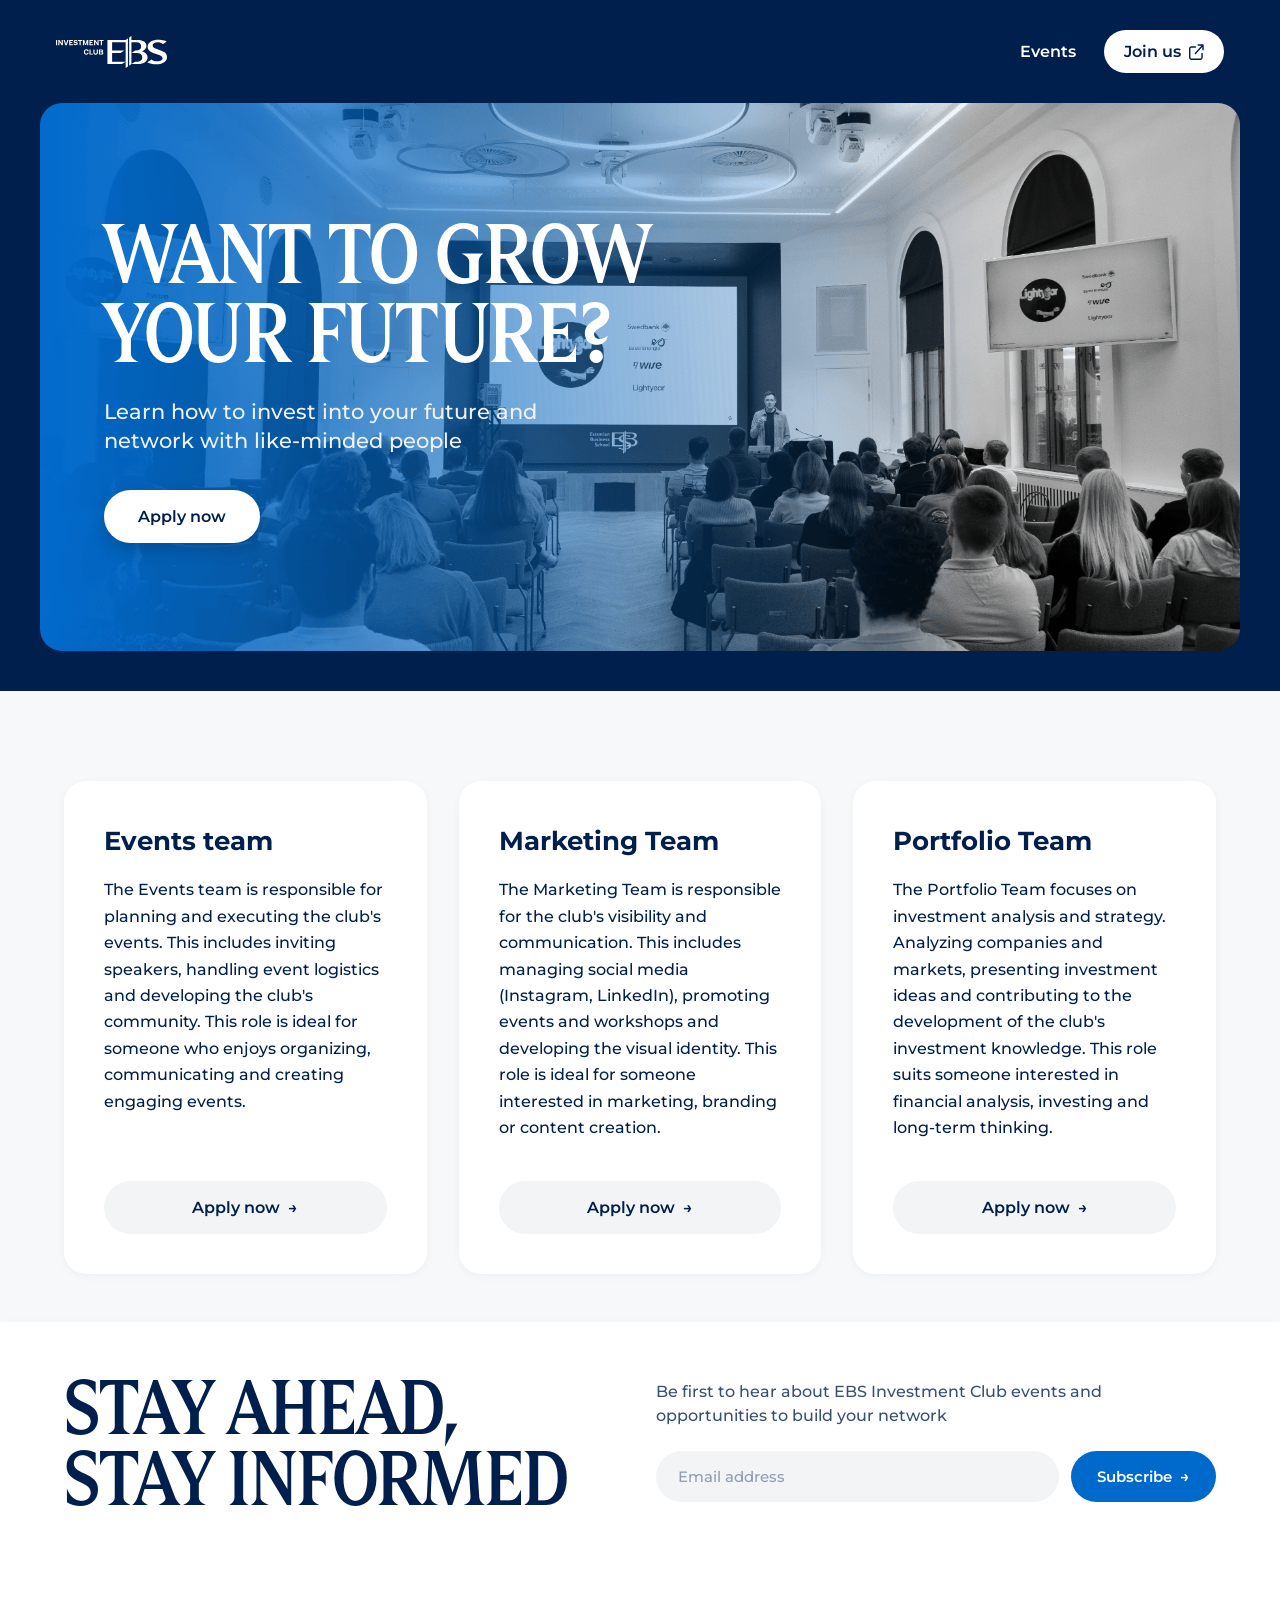
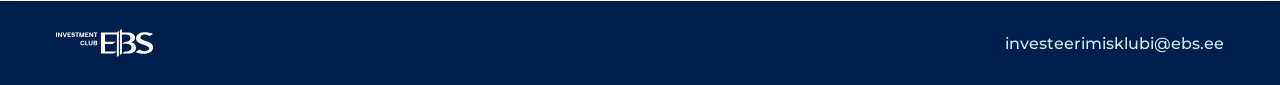
==== index.html @ 7ce20d33 "." ====
<!DOCTYPE html>
<html lang="en">
<head>
<meta charset="UTF-8">
<meta name="viewport" content="width=device-width, initial-scale=1.0">
<!-- Google tag (gtag.js) -->
<script async src="https://www.googletagmanager.com/gtag/js?id=G-1NCRSWQ4VV"></script>
<script>
  window.dataLayer = window.dataLayer || [];
  function gtag(){dataLayer.push(arguments);}
  gtag('js', new Date());

  gtag('config', 'G-1NCRSWQ4VV');
</script>
<title>EBS Investment Club</title>
<meta name="theme-color" content="#0b1f4b">
<link rel="icon" href="favicon.ico" sizes="any">
<link rel="icon" href="assets/favicon.png" type="image/png" sizes="32x32">
<link rel="apple-touch-icon" href="assets/apple-touch-icon.png">
<link rel="stylesheet" href="styles.css?v=20">
</head>
<body>
<div class="page">

  <header class="topbar">
    <a class="logo-link" href="./">
      <img class="logo-img" src="assets/ebsic-logo.svg" width="1489" height="431" alt="EBS Investment Club">
    </a>
    <button class="nav-toggle" type="button" aria-expanded="false" aria-controls="site-nav" aria-label="Menu">
      <img class="nav-burger" src="assets/icons/menu-icon.svg" width="18" height="16" alt="">
      <span class="nav-close" aria-hidden="true"></span>
    </button>
    <nav class="site-nav" id="site-nav">
      <a class="nav-events" href="jobhakdi/">Events</a>
      <a href="https://forms.cloud.microsoft/e/5nPxMLS6NB" class="btn-join js-apply" target="_blank" rel="noreferrer">
        Join us <img class="join-icon" src="assets/icons/join-us-icon.svg" width="16" height="17" alt="">
      </a>
    </nav>
  </header>

  <div class="hero-wrap">
    <section class="hero">
      <picture class="hero-picture">
        <source media="(max-width: 767px)" srcset="assets/images/hero-mobile.png" width="1009" height="841">
        <img class="hero-photo" src="assets/images/hero-image.png" alt="EBS Investment Club presentation event" width="1840" height="841" fetchpriority="high" decoding="async">
      </picture>
      <div class="hero-content">
        <h1>Want to grow<br>your future?</h1>
        <p>Learn how to invest into your future and network with like-minded people</p>
        <a href="https://forms.cloud.microsoft/e/5nPxMLS6NB" class="btn-apply js-apply" target="_blank" rel="noreferrer">Apply now</a>
      </div>
    </section>
  </div>

  <section class="teams">
    <div class="card">
      <h2>Events team</h2>
      <p>The Events team is responsible for planning and executing the club's events. This includes inviting speakers, handling event logistics and developing the club's community. This role is ideal for someone who enjoys organizing, communicating and creating engaging events.</p>
      <a href="https://forms.cloud.microsoft/e/5nPxMLS6NB" class="btn-team js-apply" target="_blank" rel="noreferrer">Apply now <span class="arrow">&#8594;</span></a>
    </div>
    <div class="card">
      <h2>Marketing Team</h2>
      <p>The Marketing Team is responsible for the club's visibility and communication. This includes managing social media (Instagram, LinkedIn), promoting events and workshops and developing the visual identity. This role is ideal for someone interested in marketing, branding or content creation.</p>
      <a href="https://forms.cloud.microsoft/e/5nPxMLS6NB" class="btn-team js-apply" target="_blank" rel="noreferrer">Apply now <span class="arrow">&#8594;</span></a>
    </div>
    <div class="card">
      <h2>Portfolio Team</h2>
      <p>The Portfolio Team focuses on investment analysis and strategy. Analyzing companies and markets, presenting investment ideas and contributing to the development of the club's investment knowledge. This role suits someone interested in financial analysis, investing and long-term thinking.</p>
      <a href="https://forms.cloud.microsoft/e/5nPxMLS6NB" class="btn-team js-apply" target="_blank" rel="noreferrer">Apply now <span class="arrow">&#8594;</span></a>
    </div>
  </section>

  <section class="signup" aria-labelledby="signup-title">
    <h2 class="signup-title" id="signup-title">Stay ahead,<br>stay informed</h2>
    <form class="newsletter" id="newsletter-form">
      <label class="newsletter-copy" for="newsletter-email">Be first to hear about EBS Investment Club events and opportunities to build your network</label>
      <div class="newsletter-row">
        <input type="text" name="website" class="newsletter-honeypot" tabindex="-1" autocomplete="off" aria-hidden="true">
        <input
          id="newsletter-email"
          class="newsletter-input"
          type="email"
          name="email"
          required
          autocomplete="email"
          placeholder="Email address"
          inputmode="email"
        >
        <button class="newsletter-join" type="submit">Subscribe <span class="arrow">&#8594;</span></button>
      </div>
      <p class="newsletter-status" id="newsletter-status" role="status" hidden></p>
    </form>
  </section>

  <footer class="footer">
    <img class="logo-img" src="assets/ebsic-logo.svg" width="1489" height="431" alt="EBS Investment Club">
    <a class="footer-email" href="mailto:investeerimisklubi@ebs.ee">investeerimisklubi@ebs.ee</a>
  </footer>

</div>
<script src="config.js"></script>
<script src="app.js"></script>
</body>
</html>
---- styles.css ----
@font-face{
    font-family: "Zin Display Cond";
    src: url("assets/fonts/ZinDisplayCond-Medium.otf") format("opentype");
    font-weight: 500;
    font-style: normal;
    font-display: swap;
  }
  @font-face{
    font-family: "Montserrat";
    src: url("assets/fonts/Montserrat-Medium.ttf") format("truetype");
    font-weight: 500;
    font-style: normal;
    font-display: swap;
  }
  @font-face{
    font-family: "Montserrat";
    src: url("assets/fonts/Montserrat-SemiBold.ttf") format("truetype");
    font-weight: 600;
    font-style: normal;
    font-display: swap;
  }
  @font-face{
    font-family: "Montserrat";
    src: url("assets/fonts/Montserrat-Bold.ttf") format("truetype");
    font-weight: 700;
    font-style: normal;
    font-display: swap;
  }

  :root{
    --navy: #001F4C;
    --paper: #F6F8F9;
    --card: #ffffff;
    --pill: #F2F4F6;
    --pill-hover: #d9dce6;
    --pill-text: #001F4C;
    --body-text: #001F4C;
    --accent: #006ACC;
    --accent-hover: #0058b0;
    --footer-email: #D9F9F7;
  }

  *{ box-sizing: border-box; }

  html, body{
    margin:0;
    padding:0;
    background: var(--navy);
    font-family: "Montserrat", "Segoe UI", Arial, sans-serif;
    color: var(--navy);
  }

  .page{
    max-width: 1920px;
    margin: 0 auto;
    background: var(--navy);
  }

  /* ---------- Top bar ---------- */
  .topbar{
    display:flex;
    align-items:center;
    justify-content:space-between;
    gap: 24px;
    padding: 30px 56px;
    position: relative;
  }

  .logo-link{ display:block; }

  .logo-img{
    height: 32px;
    width: auto;
    display:block;
  }

  .nav-toggle{
    display:none;
    margin-left:auto;
    width: 44px;
    height: 44px;
    padding: 8px;
    border: none;
    background: transparent;
    cursor: pointer;
  }

  .nav-toggle img{ display:block; }

  .nav-close{ display:none; }

  body.nav-lock{ overflow: hidden; }

  .site-nav{
    display:flex;
    align-items:center;
    gap: 28px;
  }

  .nav-events{
    color: #fff;
    text-decoration: none;
    font-family: "Montserrat", sans-serif;
    font-size: 16px;
    font-weight: 600;
  }

  .nav-events:hover{ opacity: 0.85; }

  .btn-join{
    display:inline-flex;
    align-items:center;
    gap: 8px;
    background:#fff;
    color: var(--navy);
    font-family: "Montserrat", sans-serif;
    font-size: 16px;
    font-weight: 600;
    padding: 12px 20px;
    border-radius: 999px;
    text-decoration:none;
  }

  .btn-join:hover{ opacity: 0.92; }

  .join-icon{
    width: 15px;
    height: 16px;
    display:block;
  }

  /* ---------- Hero ---------- */
  .hero-wrap{
    padding: 0 40px 40px;
    display: flow-root;
  }

  .hero{
    position:relative;
    border-radius: 22px;
    overflow:hidden;
    width: 100%;
  }

  .hero-picture{
    display:block;
    width:100%;
  }

  .hero-photo{
    display:block;
    width:100%;
    height:auto;
  }

  .hero-content{
    position:absolute;
    inset:0;
    z-index:2;
    display:flex;
    flex-direction:column;
    justify-content:center;
    align-items:flex-start;
    padding: 60px 40px 60px 64px;
    max-width: 780px;
  }

  .hero h1{
    font-family: "Zin Display Cond", Georgia, serif;
    font-weight: 500;
    font-size: 78px;
    line-height: 1.02;
    color: #fff;
    margin: 0 0 26px 0;
    letter-spacing: 0.2px;
    text-transform: uppercase;
  }

  .hero p{
    font-family: "Montserrat", sans-serif;
    font-weight: 500;
    font-size: 21px;
    line-height: 1.4;
    color: #eef2fb;
    margin: 0 0 34px 0;
    max-width: 480px;
  }

  .btn-apply{
    display:inline-block;
    background:#fff;
    color: var(--navy);
    font-family: "Montserrat", sans-serif;
    font-size: 16px;
    font-weight: 600;
    padding: 17px 34px;
    border-radius: 999px;
    text-decoration:none;
    border:none;
    cursor:pointer;
    transition: transform .18s ease, box-shadow .18s ease;
    box-shadow: 0 6px 18px rgba(0,0,0,.18);
  }
  .btn-apply:hover{
    transform: translateY(-2px);
    box-shadow: 0 10px 26px rgba(0,0,0,.24);
  }
  .btn-apply:focus-visible{
    outline: 3px solid #fff;
    outline-offset: 3px;
  }

  /* ---------- Teams section ---------- */
  .teams{
    background: var(--paper);
    padding: 90px 64px 48px 64px;
    display:grid;
    grid-template-columns: repeat(3, 1fr);
    gap: 32px;
  }

  .card{
    background: var(--card);
    border-radius: 22px;
    padding: 44px 40px 40px 40px;
    display:flex;
    flex-direction:column;
    box-shadow: 0 2px 10px rgba(16,38,90,.04);
  }

  .card h2{
    font-family: "Montserrat", sans-serif;
    font-weight: 700;
    font-size: 26px;
    color: var(--navy);
    margin: 0 0 20px 0;
  }

  .card p{
    font-family: "Montserrat", sans-serif;
    font-weight: 500;
    font-size: 16px;
    line-height: 1.65;
    color: var(--body-text);
    margin: 0 0 40px 0;
    flex-grow: 1;
  }

  .btn-team{
    display:inline-flex;
    align-items:center;
    justify-content:center;
    gap: 8px;
    background: var(--pill);
    color: var(--pill-text);
    font-family: "Montserrat", sans-serif;
    font-size: 16px;
    font-weight: 600;
    padding: 17px 20px;
    border-radius: 999px;
    text-decoration:none;
    border:none;
    cursor:pointer;
    transition: background .18s ease, transform .18s ease;
    width: 100%;
  }
  .btn-team:hover{
    background: var(--pill-hover);
    transform: translateY(-1px);
  }
  .btn-team:focus-visible{
    outline: 3px solid var(--navy);
    outline-offset: 3px;
  }
  .btn-team .arrow{ font-size: 16px; }

  /* ---------- Newsletter ---------- */
  .signup{
    background: var(--card);
    border-radius: 0;
    box-shadow: 0 2px 10px rgba(16,38,90,.04);
    padding: 48px 64px 90px;
    display:grid;
    grid-template-columns: minmax(0, 1fr) minmax(280px, 560px);
    gap: 48px 72px;
    align-items: center;
    position: relative;
    z-index: 1;
  }

  .signup-title{
    font-family: "Zin Display Cond", Georgia, serif;
    font-weight: 500;
    font-size: 72px;
    line-height: 0.98;
    color: var(--navy);
    margin: 0;
    letter-spacing: 0.2px;
    text-transform: uppercase;
  }

  .newsletter{
    position: relative;
    width: 100%;
  }

  .newsletter-copy{
    display:block;
    margin: 0 0 22px;
    color: rgba(0, 31, 76, 0.78);
    font-family: "Montserrat", sans-serif;
    font-size: 16px;
    font-weight: 500;
    line-height: 1.55;
    max-width: 28rem;
  }

  .newsletter-row{
    display:flex;
    align-items:stretch;
    gap: 12px;
  }

  .newsletter-honeypot{
    position:absolute;
    left: -9999px;
    width: 1px;
    height: 1px;
    overflow: hidden;
  }

  .newsletter-input{
    flex: 1 1 auto;
    min-width: 0;
    padding: 16px 22px;
    border: none;
    border-radius: 999px;
    background: var(--pill);
    color: var(--navy);
    font-family: "Montserrat", sans-serif;
    font-size: 15px;
    font-weight: 500;
  }

  .newsletter-input::placeholder{
    color: rgba(0, 31, 76, 0.4);
  }

  .newsletter-input:focus{
    outline: 3px solid var(--navy);
    outline-offset: 2px;
  }

  .newsletter-join{
    flex: 0 0 auto;
    display:inline-flex;
    align-items:center;
    justify-content:center;
    gap: 8px;
    padding: 16px 26px;
    border: none;
    border-radius: 999px;
    background: var(--accent);
    color: #fff;
    font-family: "Montserrat", sans-serif;
    font-size: 15px;
    font-weight: 600;
    cursor: pointer;
    transition: background .18s ease, transform .18s ease;
  }

  .newsletter-join:hover{
    background: var(--accent-hover);
    transform: translateY(-1px);
  }

  .newsletter-join:focus-visible{
    outline: 3px solid var(--navy);
    outline-offset: 3px;
  }

  .newsletter-join .arrow{ font-size: 16px; }

  .newsletter-status{
    margin: 12px 0 0;
    color: var(--navy);
    font-family: "Montserrat", sans-serif;
    font-size: 13px;
    font-weight: 500;
    line-height: 1.4;
  }

  .newsletter-status[data-kind="error"]{
    color: #b42318;
  }

  /* ---------- Footer ---------- */
  .footer{
    background: var(--navy);
    padding: 28px 56px;
    display:flex;
    align-items:center;
    justify-content:space-between;
    gap: 24px;
  }
  .footer .logo-img{ height: 28px; }

  .footer-email{
    color: var(--footer-email);
    font-family: "Montserrat", sans-serif;
    font-size: 16px;
    font-weight: 500;
    opacity: .95;
    text-decoration: none;
    white-space: nowrap;
  }

  .footer-email:hover{
    opacity: 1;
  }

  /* ---------- Responsive ---------- */
  @media (max-width: 1100px){
    .hero h1{ font-size: 56px; }
    .teams{ grid-template-columns: 1fr; padding: 60px 32px 32px; }
    .hero-wrap{ padding: 0 20px 28px; }
    .topbar{ padding: 22px 28px; }
    .signup{ grid-template-columns: 1fr; padding: 24px 32px 60px; gap: 28px; }
    .signup-title{ font-size: 48px; }
    .newsletter{ max-width: none; }
    .footer{ padding: 24px 28px; }
    .footer-email{ white-space: normal; }
    .hero-content{ padding: 40px 28px; max-width: none; }
  }

  @media (max-width: 767px){
    .topbar{ padding: 18px 20px; }
    .logo-img{ height: 24px; }
    .topbar{ z-index: 30; }
    .logo-link, .nav-toggle{ position: relative; z-index: 31; }
    .nav-toggle{ display:block; }
    .topbar{ background: var(--navy); }
    .site-nav{
      display:none;
      position:fixed;
      top: 68px;
      right: 0;
      bottom: 0;
      left: 0;
      padding: 20px 16px 24px;
      background: var(--paper);
      flex-direction:column;
      align-items:stretch;
      gap: 12px;
      z-index: 20;
    }
    .topbar.nav-open .site-nav{ display:flex; }
    .topbar.nav-open .nav-burger{ display:none; }
    .topbar.nav-open .nav-close{
      display:block;
      position:relative;
      width: 18px;
      height: 18px;
    }
    .nav-close::before,
    .nav-close::after{
      content:"";
      position:absolute;
      left:0;
      right:0;
      top: 8px;
      height: 1.5px;
      background: #fff;
    }
    .nav-close::before{ transform: rotate(45deg); }
    .nav-close::after{ transform: rotate(-45deg); }
    .site-nav .nav-events,
    .site-nav .btn-join{
      display:flex;
      justify-content:space-between;
      align-items:center;
      width: 100%;
      background: #fff;
      color: var(--navy);
      padding: 22px 20px;
      border-radius: 16px;
      box-shadow: 0 2px 10px rgba(16,38,90,.06);
      font-size: 18px;
      font-weight: 700;
    }
    .site-nav .join-icon{ display:none; }
    .site-nav .nav-events::after,
    .site-nav .btn-join::after{
      content: "›";
      font-size: 26px;
      font-weight: 400;
      line-height: 1;
      color: var(--navy);
    }
    .hero-wrap{ padding: 0 16px 24px; }
    .hero{ border-radius: 16px; }
    .hero-content{
      justify-content: center;
      align-items: flex-start;
      padding: 32px 22px;
      max-width: none;
      text-align: left;
    }
    .hero h1{ font-size: 34px; line-height: 1.05; margin-bottom: 14px; }
    .hero p{ font-size: 16px; margin-bottom: 26px; max-width: 20rem; }
    .btn-apply{ padding: 14px 26px; font-size: 15px; }
    .teams{ padding: 40px 16px 24px; gap: 16px; }
    .card{ padding: 32px 26px; }
    .card h2{ font-size: 24px; }
    .signup{ padding: 16px 20px 48px; gap: 22px; }
    .signup-title{ font-size: 34px; }
    .newsletter-row{ flex-direction: column; }
    .newsletter-join{ width: 100%; }
    .footer{ padding: 22px 20px; flex-direction: column; align-items: flex-start; gap: 16px; }
    .footer .logo-img{ height: 22px; }
    .footer-email{ font-size: 14px; word-break: break-word; }
  }

  @media (prefers-reduced-motion: reduce){
    .btn-apply, .btn-team, .newsletter-join{ transition:none; }
    .newsletter-join:hover{ transform: none; }
  }
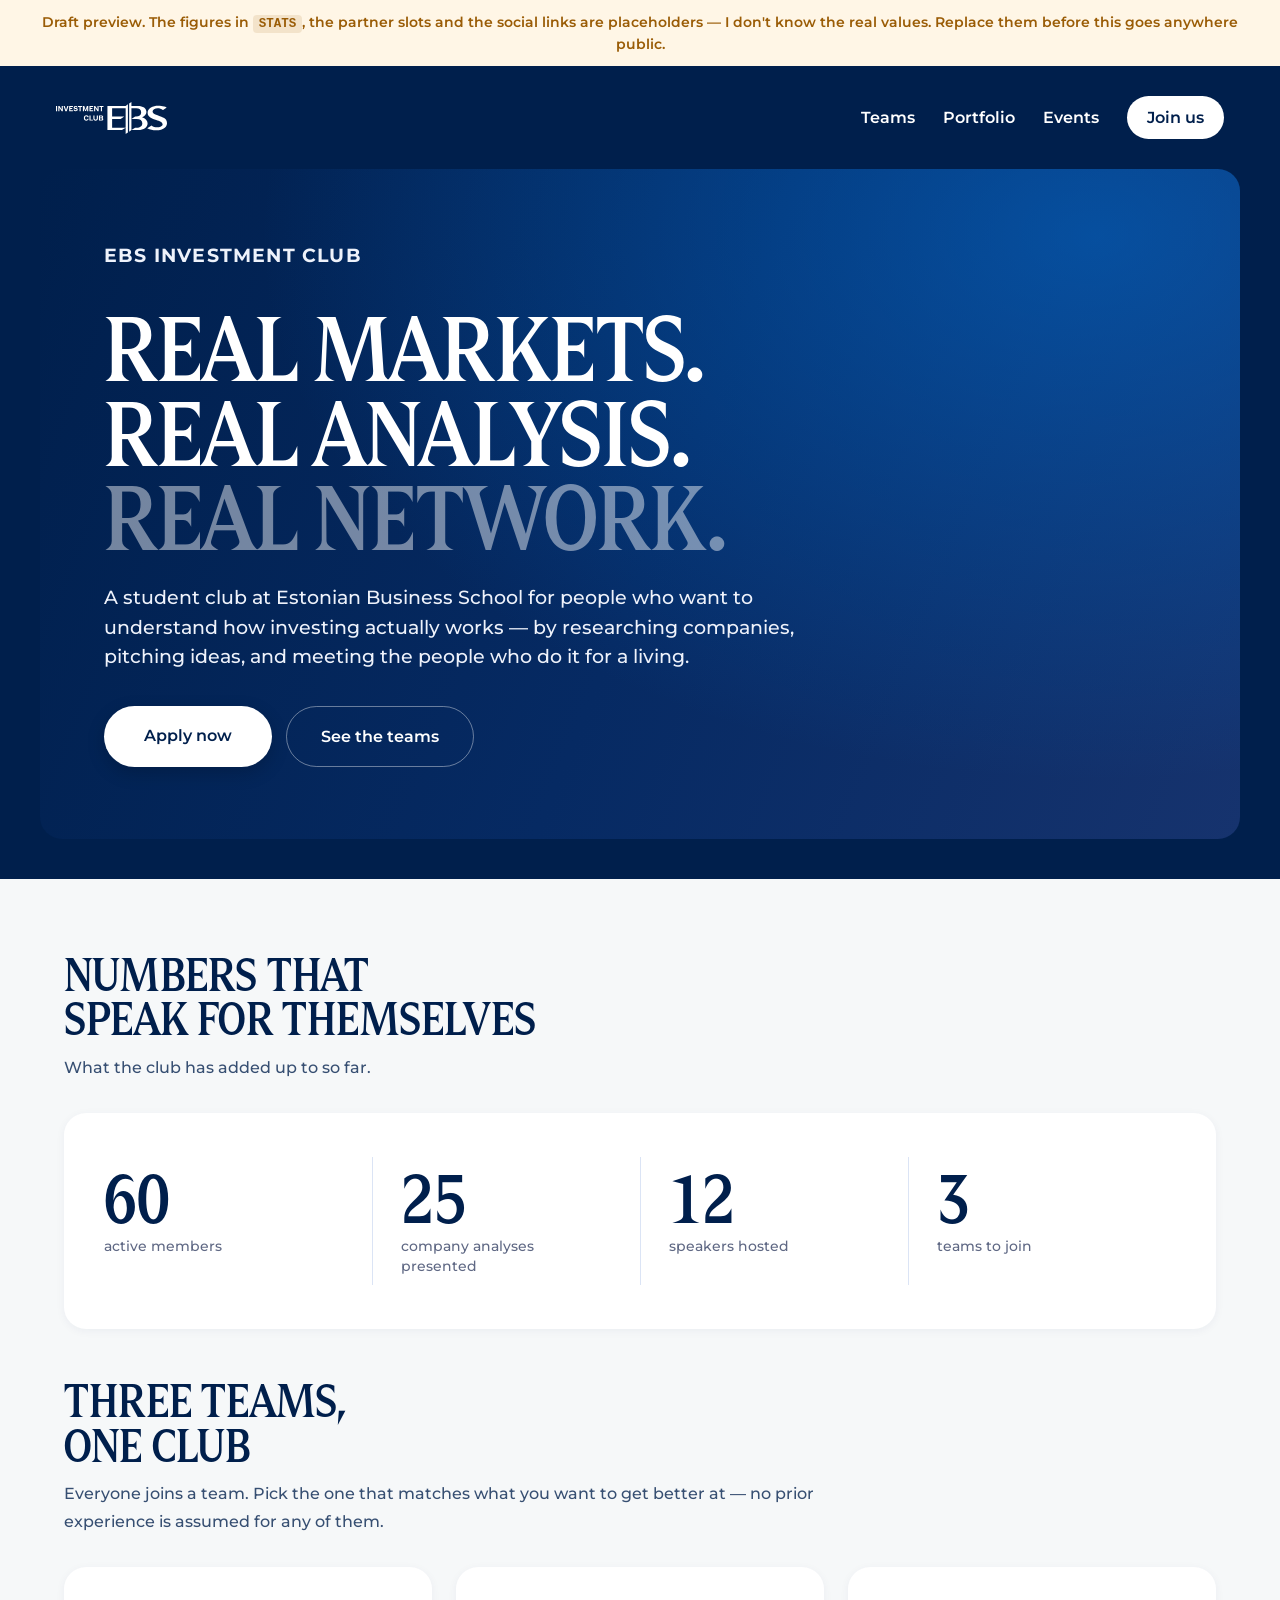
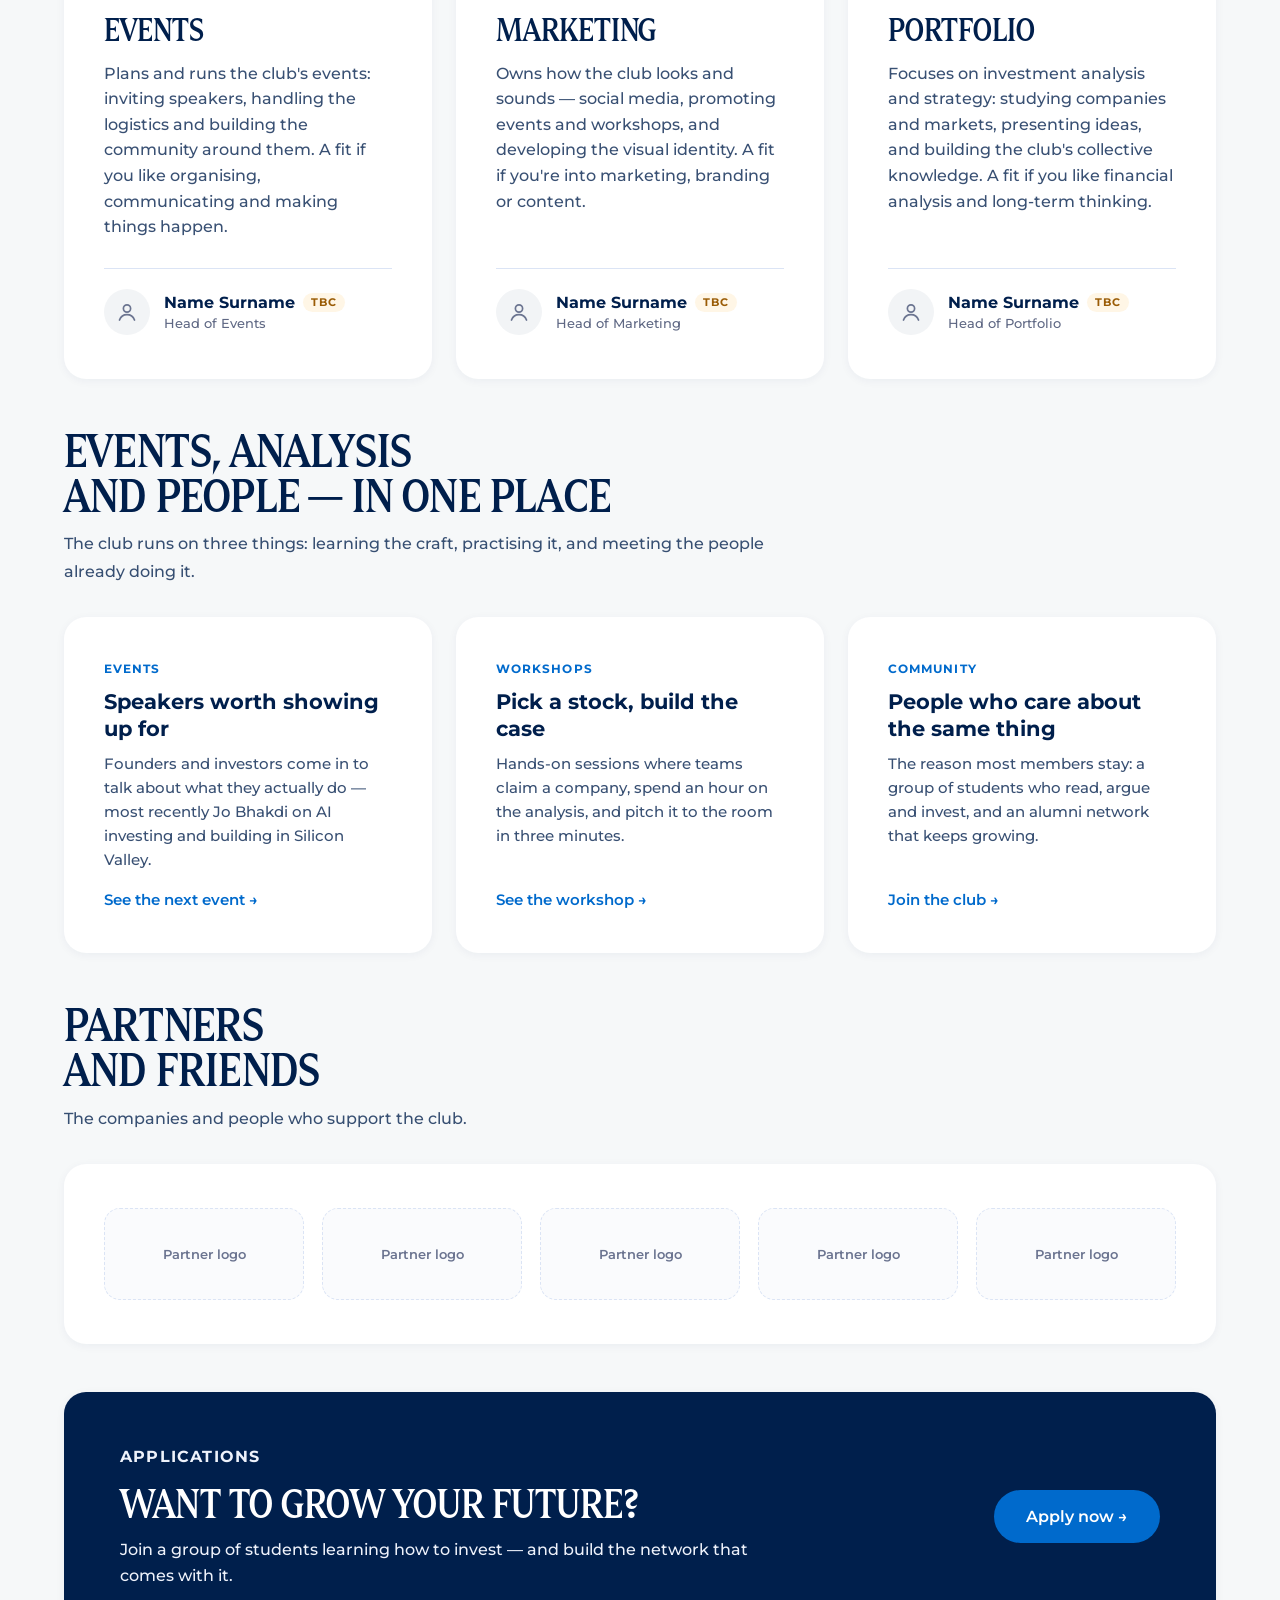
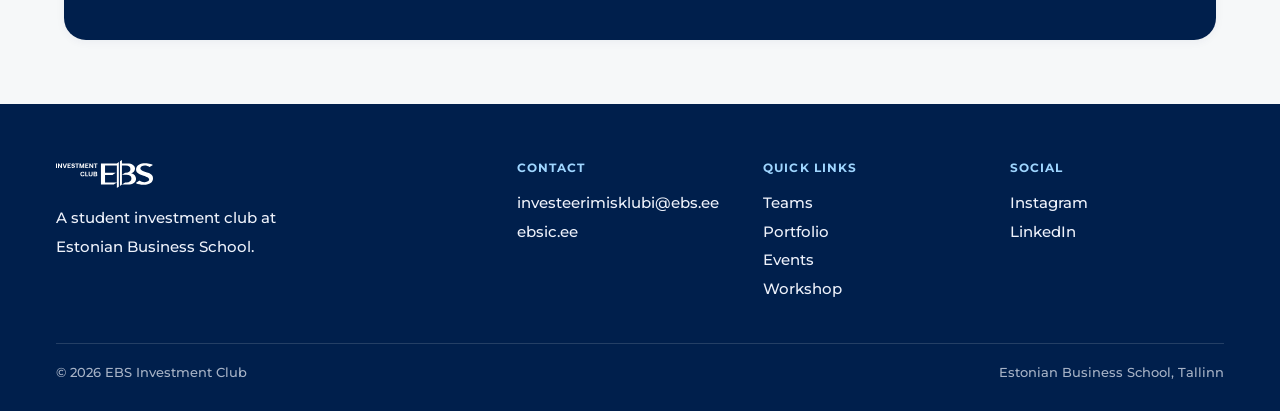
==== commit 204f29d4: "Club site: overview, events calendar and live portfolio Three static pages built in the ebsic.ee bra" ====
--- a/index.html
+++ b/index.html
@@ -1,104 +1,617 @@
-<!DOCTYPE html>
+<!doctype html>
 <html lang="en">
 <head>
-<meta charset="UTF-8">
-<meta name="viewport" content="width=device-width, initial-scale=1.0">
-<!-- Google tag (gtag.js) -->
-<script async src="https://www.googletagmanager.com/gtag/js?id=G-1NCRSWQ4VV"></script>
-<script>
-  window.dataLayer = window.dataLayer || [];
-  function gtag(){dataLayer.push(arguments);}
-  gtag('js', new Date());
-
-  gtag('config', 'G-1NCRSWQ4VV');
-</script>
-<title>EBS Investment Club</title>
-<meta name="theme-color" content="#0b1f4b">
+<meta charset="utf-8">
+<meta name="viewport" content="width=device-width, initial-scale=1">
+<title>EBS Investment Club — Learn to invest, together</title>
+<meta name="description" content="EBS Investment Club brings together students who want to understand markets: analysis, speaker events and a network of people learning to invest.">
+<meta name="theme-color" content="#001F4C">
+<meta name="color-scheme" content="light">
+
 <link rel="icon" href="favicon.ico" sizes="any">
 <link rel="icon" href="assets/favicon.png" type="image/png" sizes="32x32">
 <link rel="apple-touch-icon" href="assets/apple-touch-icon.png">
-<link rel="stylesheet" href="styles.css?v=20">
+
+<link rel="preload" href="assets/fonts/ZinDisplayCond-Medium.otf" as="font" type="font/otf" crossorigin>
+<link rel="preload" href="assets/fonts/Montserrat-Medium.ttf" as="font" type="font/ttf" crossorigin>
+<style>
+  @font-face{ font-family:"Zin Display Cond"; src:url("assets/fonts/ZinDisplayCond-Medium.otf") format("opentype"); font-weight:500; font-style:normal; font-display:swap; }
+  @font-face{ font-family:"Montserrat"; src:url("assets/fonts/Montserrat-Medium.ttf") format("truetype"); font-weight:500; font-style:normal; font-display:swap; }
+  @font-face{ font-family:"Montserrat"; src:url("assets/fonts/Montserrat-SemiBold.ttf") format("truetype"); font-weight:600; font-style:normal; font-display:swap; }
+  @font-face{ font-family:"Montserrat"; src:url("assets/fonts/Montserrat-Bold.ttf") format("truetype"); font-weight:700; font-style:normal; font-display:swap; }
+
+  :root{
+    --navy:#001F4C;
+    --navy-soft:#16336e;
+    --paper:#F6F8F9;
+    --card:#ffffff;
+    --tint:#fafbfd;
+    --pill:#F2F4F6;
+    --pill-hover:#d9dce6;
+    --body-soft:rgba(0,31,76,.78);
+    --muted:#6b7490;
+    --muted-strong:#5f6884;
+    --accent-line:#dbe4f5;
+    --accent:#006ACC;
+    --accent-hover:#0058b0;
+    --sky:#9fd6ff;
+    --footer-email:#D9F9F7;
+    --draft:#9A5C06;
+    --draft-bg:#FFF6E6;
+  }
+
+  *{ box-sizing:border-box; }
+  html,body{ margin:0; padding:0; background:var(--navy); color:var(--navy); font-family:"Montserrat","Segoe UI",Arial,sans-serif; }
+  a{ color:inherit; }
+  h1,h2,h3{ margin:0; }
+  p{ margin:0; }
+
+  .page{ max-width:1920px; margin:0 auto; background:var(--navy); }
+
+  .skip-link{ position:absolute; left:-9999px; top:12px; background:#fff; color:var(--navy); font-size:14px; font-weight:600; padding:12px 20px; border-radius:999px; z-index:50; }
+  .skip-link:focus{ left:24px; }
+
+  /* ---- Draft banner: delete this block and the .draft-note element ---- */
+  .draft-note{
+    background:var(--draft-bg);
+    color:var(--draft);
+    font-size:13.5px;
+    font-weight:600;
+    line-height:1.5;
+    padding:12px 24px;
+    text-align:center;
+  }
+  .draft-note code{ font-size:12.5px; background:rgba(154,92,6,.12); padding:2px 6px; border-radius:4px; }
+
+  /* ---- Top bar ---- */
+  .topbar{ display:flex; align-items:center; justify-content:space-between; gap:24px; padding:30px 56px; }
+  .logo-img{ height:32px; width:auto; display:block; }
+  .site-nav{ display:flex; align-items:center; gap:28px; }
+  .nav-link{ color:#fff; text-decoration:none; font-size:16px; font-weight:600; }
+  .nav-link:hover{ opacity:.85; }
+
+  /* ---- Navigation feel ------------------------------------------------
+     In-page links ease rather than jump, and land a little below the top
+     edge instead of flush against it. Cross-page links cross-fade via the
+     View Transitions API where the browser supports it, with the header
+     given a name so it stays put while the content swaps. Everything here
+     is disabled under prefers-reduced-motion at the bottom of this block. */
+  html{ scroll-behavior:smooth; }
+  [id]{ scroll-margin-top:28px; }
+
+  @view-transition{ navigation:auto; }
+  .topbar{ view-transition-name:site-header; }
+  ::view-transition-old(root),
+  ::view-transition-new(root){ animation-duration:.26s; }
+
+  .nav-link{ position:relative; }
+  .nav-link::after{
+    content:""; position:absolute; left:0; right:0; bottom:-7px; height:2px;
+    background:currentColor; border-radius:2px;
+    transform:scaleX(0); transform-origin:left center;
+    transition:transform .24s cubic-bezier(.4,0,.2,1);
+  }
+  .nav-link:hover::after,
+  .nav-link:focus-visible::after{ transform:scaleX(1); }
+  /* The page you are on keeps its underline, rather than dropping out of the nav. */
+  .nav-link[aria-current="page"]{ opacity:1; }
+  .nav-link[aria-current="page"]::after{ transform:scaleX(1); }
+  .btn-join{ transition:transform .18s ease, box-shadow .18s ease, opacity .18s ease; }
+  .btn-join:hover{ transform:translateY(-1px); box-shadow:0 6px 16px rgba(0,0,0,.22); }
+
+  @media (prefers-reduced-motion: reduce){
+    html{ scroll-behavior:auto; }
+    .nav-link::after{ transition:none; }
+    .btn-join:hover{ transform:none; }
+    ::view-transition-group(*),
+    ::view-transition-old(*),
+    ::view-transition-new(*){ animation:none !important; }
+  }
+  .btn-join{ display:inline-flex; align-items:center; gap:8px; background:#fff; color:var(--navy); font-size:16px; font-weight:600; padding:12px 20px; border-radius:999px; text-decoration:none; }
+  .btn-join:hover{ opacity:.92; }
+
+  /* ---- Hero ---- */
+  .hero-wrap{ padding:0 40px 40px; display:flow-root; }
+  .hero{
+    border-radius:22px; overflow:hidden; padding:72px 64px;
+    background:
+      radial-gradient(120% 140% at 88% 10%, rgba(0,106,204,.55) 0%, rgba(0,106,204,0) 58%),
+      linear-gradient(112deg,#001F4C 0%,#062a63 52%,var(--navy-soft) 100%);
+  }
+  .hero-eyebrow{ font-size:13px; font-weight:700; letter-spacing:1.2px; text-transform:uppercase; color:var(--sky); margin:0 0 16px; }
+  .hero h1{
+    font-family:"Zin Display Cond",Georgia,serif; font-weight:500; font-size:86px; line-height:.98;
+    color:#fff; text-transform:uppercase; letter-spacing:.2px; margin:0 0 26px; max-width:16ch;
+  }
+  .hero h1 .dim{ color:rgba(255,255,255,.45); }
+  .hero p{ font-size:19px; line-height:1.55; color:#eef2fb; max-width:54ch; margin:0 0 34px; }
+  .hero-actions{ display:flex; flex-wrap:wrap; gap:14px; }
+
+  /* ---- Buttons ---- */
+  .btn-apply{
+    display:inline-block; background:#fff; color:var(--navy); font-size:16px; font-weight:600;
+    padding:20px 40px; border-radius:999px; text-decoration:none; border:none; cursor:pointer;
+    box-shadow:0 6px 18px rgba(0,0,0,.18); transition:transform .18s ease, box-shadow .18s ease;
+  }
+  .btn-apply:hover{ transform:translateY(-2px); box-shadow:0 10px 26px rgba(0,0,0,.24); }
+  .btn-ghost{
+    display:inline-block; background:transparent; color:#fff; font-size:16px; font-weight:600;
+    padding:20px 34px; border-radius:999px; text-decoration:none; border:1px solid rgba(255,255,255,.4);
+    transition:background .18s ease, color .18s ease;
+  }
+  .btn-ghost:hover{ background:#fff; color:var(--navy); }
+  .btn-team{
+    display:inline-flex; align-items:center; justify-content:center; gap:8px; background:var(--pill);
+    color:var(--navy); font-size:16px; font-weight:600; padding:17px 28px; border-radius:999px;
+    text-decoration:none; border:none; cursor:pointer; transition:background .18s ease, transform .18s ease;
+  }
+  .btn-team:hover{ background:var(--pill-hover); transform:translateY(-1px); }
+  .btn-cta{
+    display:inline-flex; align-items:center; gap:8px; background:var(--accent); color:#fff;
+    font-size:16px; font-weight:600; padding:17px 32px; border-radius:999px; text-decoration:none;
+    white-space:nowrap; transition:background .18s ease, transform .18s ease;
+  }
+  .btn-cta:hover{ background:var(--accent-hover); transform:translateY(-1px); }
+  a:focus-visible, button:focus-visible, summary:focus-visible{ outline:3px solid var(--navy); outline-offset:3px; }
+  .topbar a:focus-visible, .hero a:focus-visible, .cta-inner a:focus-visible, .footer a:focus-visible{ outline-color:#fff; }
+
+  /* ---- Bands ---- */
+  .band{ background:var(--paper); padding:72px 64px 48px; }
+  .band + .band{ padding-top:0; }
+  .band-head{ max-width:760px; margin:0 0 32px; }
+  .band-head h2{
+    font-family:"Zin Display Cond",Georgia,serif; font-weight:500; font-size:44px; line-height:1.02;
+    text-transform:uppercase; letter-spacing:.2px; margin:0 0 14px;
+  }
+  .band-head p{ font-size:16px; line-height:1.7; color:var(--body-soft); }
+
+  .card{ background:var(--card); border-radius:22px; box-shadow:0 2px 10px rgba(16,38,90,.05); padding:44px 40px; }
+
+  /* ---- Stats ---- */
+  .stat-grid{ display:grid; grid-template-columns:repeat(4,1fr); gap:0; }
+  .stat{ padding:8px 28px; border-left:1px solid var(--accent-line); }
+  .stat:first-child{ border-left:none; padding-left:0; }
+  .stat-num{
+    font-family:"Zin Display Cond",Georgia,serif; font-weight:500; font-size:64px; line-height:1;
+    color:var(--navy); margin-bottom:8px; font-variant-numeric:tabular-nums;
+  }
+  .stat-label{ font-size:14px; font-weight:500; line-height:1.4; color:var(--muted-strong); }
+
+  /* ---- Teams ---- */
+  .team-grid{ display:grid; grid-template-columns:repeat(3,1fr); gap:24px; }
+  .team-card{ display:flex; flex-direction:column; }
+  .team-card h3{ font-family:"Zin Display Cond",Georgia,serif; font-weight:500; font-size:30px; text-transform:uppercase; margin:0 0 14px; }
+  .team-card p{ font-size:15.5px; line-height:1.65; color:var(--body-soft); margin:0 0 28px; flex-grow:1; }
+
+  /* Team head. Replace the name in the markup and delete the TBC chip. */
+  .team-head{
+    display:flex; align-items:center; gap:14px; margin-top:auto;
+    padding-top:20px; border-top:1px solid var(--accent-line);
+  }
+  .head-avatar{
+    width:46px; height:46px; border-radius:50%; background:var(--pill); color:var(--muted);
+    display:flex; align-items:center; justify-content:center; flex-shrink:0;
+  }
+  .head-avatar svg{ width:24px; height:24px; }
+  .head-meta{ display:flex; flex-direction:column; min-width:0; }
+  .head-name{
+    font-size:15.5px; font-weight:700; color:var(--navy);
+    display:flex; align-items:center; gap:8px; flex-wrap:wrap;
+  }
+  .head-name a{ text-decoration:none; }
+  .head-name a:hover{ color:var(--accent); }
+  .head-role{ font-size:13px; color:var(--muted-strong); margin-top:3px; }
+  .head-tbc{
+    font-size:10.5px; font-weight:700; letter-spacing:.08em; text-transform:uppercase;
+    color:var(--draft); background:var(--draft-bg); padding:3px 8px; border-radius:999px;
+  }
+
+  /* ---- FAQ ---- */
+  .faq{ max-width:900px; }
+  .faq-item{ background:var(--card); border-radius:16px; box-shadow:0 2px 10px rgba(16,38,90,.05); margin-bottom:12px; overflow:hidden; }
+  .faq-item summary{
+    list-style:none; cursor:pointer; padding:22px 28px; font-size:17px; font-weight:600;
+    display:flex; align-items:center; justify-content:space-between; gap:18px;
+  }
+  .faq-item summary::-webkit-details-marker{ display:none; }
+  .faq-item summary::after{
+    content:"+"; font-size:26px; font-weight:400; line-height:1; color:var(--accent); flex-shrink:0;
+  }
+  .faq-item[open] summary::after{ content:"\2212"; }
+  .faq-item .faq-body{ padding:0 28px 24px; font-size:15.5px; line-height:1.7; color:var(--body-soft); }
+
+  /* ---- Teasers ---- */
+  .teaser-grid{ display:grid; grid-template-columns:repeat(3,1fr); gap:24px; }
+  .teaser{ display:flex; flex-direction:column; text-decoration:none; transition:transform .18s ease; }
+  .teaser:hover{ transform:translateY(-2px); }
+  .teaser .kicker{ font-size:12px; font-weight:700; letter-spacing:.09em; text-transform:uppercase; color:var(--accent); margin-bottom:12px; }
+  .teaser h3{ font-size:21px; font-weight:700; line-height:1.3; margin:0 0 10px; }
+  .teaser p{ font-size:15px; line-height:1.6; color:var(--body-soft); margin:0 0 18px; flex-grow:1; }
+  .teaser .more{ font-size:15px; font-weight:600; color:var(--accent); }
+
+  /* ---- Partners ---- */
+  .partner-strip{ display:flex; flex-wrap:wrap; align-items:center; gap:18px; }
+  .partner-slot{
+    flex:1 1 180px; min-height:92px; border:1.5px dashed var(--accent-line); border-radius:16px;
+    display:flex; align-items:center; justify-content:center; text-align:center;
+    font-size:13px; font-weight:600; color:var(--muted); background:var(--tint); padding:12px;
+  }
+
+  /* ---- CTA band ---- */
+  .cta-band{ background:var(--paper); padding:0 64px 64px; }
+  .cta-inner{
+    background:var(--navy); border-radius:22px; padding:52px 56px; display:flex; align-items:center;
+    justify-content:space-between; gap:32px; flex-wrap:wrap; box-shadow:0 2px 10px rgba(16,38,90,.05);
+  }
+  .cta-text{ max-width:640px; }
+  .cta-eyebrow{ font-size:13px; font-weight:700; letter-spacing:1.2px; text-transform:uppercase; color:var(--sky); margin:0 0 10px; }
+  .cta-inner h2{ font-family:"Zin Display Cond",Georgia,serif; font-weight:500; font-size:38px; text-transform:uppercase; color:#fff; margin:0 0 12px; }
+  .cta-inner p{ font-size:16px; line-height:1.6; color:#eef2fb; }
+
+  /* ---- Footer ---- */
+  .footer{ background:var(--navy); padding:56px 56px 32px; }
+  .footer-grid{ display:grid; grid-template-columns:2fr 1fr 1fr 1fr; gap:32px; align-items:start; }
+  .footer h4{ font-size:12px; font-weight:700; letter-spacing:.09em; text-transform:uppercase; color:var(--sky); margin:0 0 14px; }
+  .footer a, .footer p{ color:#eef2fb; font-size:15px; line-height:1.9; text-decoration:none; }
+  .footer a:hover{ color:#fff; }
+  .footer ul{ list-style:none; margin:0; padding:0; }
+  .footer .logo-img{ height:28px; margin-bottom:16px; }
+  .footer-email{ color:var(--footer-email); font-weight:500; }
+  .footer-bottom{
+    margin-top:40px; padding-top:20px; border-top:1px solid rgba(255,255,255,.14);
+    display:flex; justify-content:space-between; gap:16px; flex-wrap:wrap;
+    font-size:13px; color:rgba(238,242,251,.7);
+  }
+
+  /* ---- Responsive ---- */
+  @media (max-width:1100px){
+    .topbar{ padding:22px 28px; }
+    .hero-wrap{ padding:0 20px 28px; }
+    .hero{ padding:48px 32px; }
+    .hero h1{ font-size:56px; }
+    .band, .cta-band{ padding-left:32px; padding-right:32px; }
+    .band{ padding-top:56px; }
+    .card{ padding:36px 30px; }
+    .stat-grid{ grid-template-columns:repeat(2,1fr); gap:28px 0; }
+    .stat{ padding:8px 24px; }
+    .stat:nth-child(odd){ border-left:none; padding-left:0; }
+    .team-grid, .teaser-grid{ grid-template-columns:1fr; }
+    .cta-inner{ padding:40px 32px; }
+    .footer{ padding:44px 28px 28px; }
+    .footer-grid{ grid-template-columns:1fr 1fr; }
+  }
+  @media (max-width:767px){
+    .topbar{ padding:18px 20px; gap:14px; }
+    .logo-img{ height:24px; }
+    .site-nav{ gap:14px; }
+    .nav-link{ font-size:15px; }
+    .btn-join{ padding:10px 16px; font-size:15px; }
+    .hero-wrap{ padding:0 16px 24px; }
+    .hero{ border-radius:16px; padding:34px 22px; }
+    .hero h1{ font-size:38px; }
+    .hero p{ font-size:16px; }
+    .btn-apply, .btn-ghost, .btn-cta, .btn-team{ width:100%; text-align:center; justify-content:center; }
+    .band, .cta-band{ padding-left:16px; padding-right:16px; }
+    .band{ padding-top:40px; padding-bottom:32px; }
+    .band-head h2{ font-size:32px; }
+    .card{ padding:28px 22px; }
+    .stat-grid{ grid-template-columns:1fr; gap:24px; }
+    .stat{ border-left:none; padding:0; }
+    .stat-num{ font-size:52px; }
+    .cta-inner{ padding:32px 24px; }
+    .cta-inner h2{ font-size:30px; }
+    .footer{ padding:36px 20px 24px; }
+    .footer-grid{ grid-template-columns:1fr; gap:26px; }
+  }
+  @media (prefers-reduced-motion: reduce){
+    *{ transition:none !important; }
+    .btn-apply:hover, .btn-cta:hover, .btn-team:hover, .teaser:hover{ transform:none; }
+  }
+</style>
 </head>
 <body>
+
+<a class="skip-link" href="#main">Skip to content</a>
+
 <div class="page">
 
+  <!-- DRAFT ONLY — delete this element and the .draft-note CSS block before publishing. -->
+  <div class="draft-note">
+    Draft preview. The figures in <code>STATS</code>, the partner slots and the social links are
+    placeholders — I don't know the real values. Replace them before this goes anywhere public.
+  </div>
+
   <header class="topbar">
-    <a class="logo-link" href="./">
+    <a class="logo-link" href="https://ebsic.ee/">
       <img class="logo-img" src="assets/ebsic-logo.svg" width="1489" height="431" alt="EBS Investment Club">
     </a>
-    <button class="nav-toggle" type="button" aria-expanded="false" aria-controls="site-nav" aria-label="Menu">
-      <img class="nav-burger" src="assets/icons/menu-icon.svg" width="18" height="16" alt="">
-      <span class="nav-close" aria-hidden="true"></span>
-    </button>
-    <nav class="site-nav" id="site-nav">
-      <a class="nav-events" href="jobhakdi/">Events</a>
-      <a href="https://forms.cloud.microsoft/e/5nPxMLS6NB" class="btn-join js-apply" target="_blank" rel="noreferrer">
-        Join us <img class="join-icon" src="assets/icons/join-us-icon.svg" width="16" height="17" alt="">
-      </a>
+    <nav class="site-nav">
+      <a class="nav-link" href="#teams">Teams</a>
+      <a class="nav-link" href="portfolio/">Portfolio</a>
+      <a class="nav-link" href="events/">Events</a>
+      <a class="btn-join" href="https://forms.cloud.microsoft/e/5nPxMLS6NB" target="_blank" rel="noreferrer">Join us</a>
     </nav>
   </header>
 
   <div class="hero-wrap">
     <section class="hero">
-      <picture class="hero-picture">
-        <source media="(max-width: 767px)" srcset="assets/images/hero-mobile.png" width="1009" height="841">
-        <img class="hero-photo" src="assets/images/hero-image.png" alt="EBS Investment Club presentation event" width="1840" height="841" fetchpriority="high" decoding="async">
-      </picture>
-      <div class="hero-content">
-        <h1>Want to grow<br>your future?</h1>
-        <p>Learn how to invest into your future and network with like-minded people</p>
-        <a href="https://forms.cloud.microsoft/e/5nPxMLS6NB" class="btn-apply js-apply" target="_blank" rel="noreferrer">Apply now</a>
+      <p class="hero-eyebrow">EBS Investment Club</p>
+      <h1>Real markets.<br>Real analysis.<br><span class="dim">Real network.</span></h1>
+      <p>A student club at Estonian Business School for people who want to understand how investing
+         actually works — by researching companies, pitching ideas, and meeting the people who do it
+         for a living.</p>
+      <div class="hero-actions">
+        <a class="btn-apply" href="https://forms.cloud.microsoft/e/5nPxMLS6NB" target="_blank" rel="noreferrer">Apply now</a>
+        <a class="btn-ghost" href="#teams">See the teams</a>
       </div>
     </section>
   </div>
 
-  <section class="teams">
-    <div class="card">
-      <h2>Events team</h2>
-      <p>The Events team is responsible for planning and executing the club's events. This includes inviting speakers, handling event logistics and developing the club's community. This role is ideal for someone who enjoys organizing, communicating and creating engaging events.</p>
-      <a href="https://forms.cloud.microsoft/e/5nPxMLS6NB" class="btn-team js-apply" target="_blank" rel="noreferrer">Apply now <span class="arrow">&#8594;</span></a>
-    </div>
-    <div class="card">
-      <h2>Marketing Team</h2>
-      <p>The Marketing Team is responsible for the club's visibility and communication. This includes managing social media (Instagram, LinkedIn), promoting events and workshops and developing the visual identity. This role is ideal for someone interested in marketing, branding or content creation.</p>
-      <a href="https://forms.cloud.microsoft/e/5nPxMLS6NB" class="btn-team js-apply" target="_blank" rel="noreferrer">Apply now <span class="arrow">&#8594;</span></a>
-    </div>
-    <div class="card">
-      <h2>Portfolio Team</h2>
-      <p>The Portfolio Team focuses on investment analysis and strategy. Analyzing companies and markets, presenting investment ideas and contributing to the development of the club's investment knowledge. This role suits someone interested in financial analysis, investing and long-term thinking.</p>
-      <a href="https://forms.cloud.microsoft/e/5nPxMLS6NB" class="btn-team js-apply" target="_blank" rel="noreferrer">Apply now <span class="arrow">&#8594;</span></a>
+  <main id="main">
+
+    <!-- ---------- Stats ---------- -->
+    <section class="band">
+      <div class="band-head">
+        <h2>Numbers that<br>speak for themselves</h2>
+        <p>What the club has added up to so far.</p>
+      </div>
+      <div class="card">
+        <!-- PLACEHOLDER FIGURES — invented so the layout can be reviewed.
+             Edit the number in both data-to and the text, then delete the
+             draft banner above, before this is published anywhere. -->
+        <div class="stat-grid" id="stat-grid">
+          <div class="stat">
+            <div class="stat-num" data-to="60">60</div>
+            <div class="stat-label">active members</div>
+          </div>
+          <div class="stat">
+            <div class="stat-num" data-to="25">25</div>
+            <div class="stat-label">company analyses presented</div>
+          </div>
+          <div class="stat">
+            <div class="stat-num" data-to="12">12</div>
+            <div class="stat-label">speakers hosted</div>
+          </div>
+          <div class="stat">
+            <div class="stat-num" data-to="3">3</div>
+            <div class="stat-label">teams to join</div>
+          </div>
+        </div>
+      </div>
+    </section>
+
+    <!-- ---------- Teams ---------- -->
+    <section class="band" id="teams">
+      <div class="band-head">
+        <h2>Three teams,<br>one club</h2>
+        <p>Everyone joins a team. Pick the one that matches what you want to get better at — no prior
+           experience is assumed for any of them.</p>
+      </div>
+      <div class="team-grid">
+        <div class="card team-card">
+          <h3>Events</h3>
+          <p>Plans and runs the club's events: inviting speakers, handling the logistics and building the
+             community around them. A fit if you like organising, communicating and making things happen.</p>
+          <!-- Team head — replace "Name Surname" and drop the TBC chip once confirmed. -->
+          <div class="team-head">
+            <span class="head-avatar" aria-hidden="true"><svg viewBox="0 0 24 24" fill="none" stroke="currentColor" stroke-width="1.7" aria-hidden="true"><circle cx="12" cy="8.5" r="3.6"></circle><path d="M4.5 20c1.3-3.6 4.1-5.4 7.5-5.4s6.2 1.8 7.5 5.4" stroke-linecap="round"></path></svg></span>
+            <span class="head-meta">
+              <span class="head-name">Name Surname <span class="head-tbc">TBC</span></span>
+              <span class="head-role">Head of Events</span>
+            </span>
+          </div>
+        </div>
+        <div class="card team-card">
+          <h3>Marketing</h3>
+          <p>Owns how the club looks and sounds — social media, promoting events and workshops, and
+             developing the visual identity. A fit if you're into marketing, branding or content.</p>
+          <!-- Team head — replace "Name Surname" and drop the TBC chip once confirmed. -->
+          <div class="team-head">
+            <span class="head-avatar" aria-hidden="true"><svg viewBox="0 0 24 24" fill="none" stroke="currentColor" stroke-width="1.7" aria-hidden="true"><circle cx="12" cy="8.5" r="3.6"></circle><path d="M4.5 20c1.3-3.6 4.1-5.4 7.5-5.4s6.2 1.8 7.5 5.4" stroke-linecap="round"></path></svg></span>
+            <span class="head-meta">
+              <span class="head-name">Name Surname <span class="head-tbc">TBC</span></span>
+              <span class="head-role">Head of Marketing</span>
+            </span>
+          </div>
+        </div>
+        <div class="card team-card">
+          <h3>Portfolio</h3>
+          <p>Focuses on investment analysis and strategy: studying companies and markets, presenting
+             ideas, and building the club's collective knowledge. A fit if you like financial analysis
+             and long-term thinking.</p>
+          <!-- Team head — replace "Name Surname" and drop the TBC chip once confirmed. -->
+          <div class="team-head">
+            <span class="head-avatar" aria-hidden="true"><svg viewBox="0 0 24 24" fill="none" stroke="currentColor" stroke-width="1.7" aria-hidden="true"><circle cx="12" cy="8.5" r="3.6"></circle><path d="M4.5 20c1.3-3.6 4.1-5.4 7.5-5.4s6.2 1.8 7.5 5.4" stroke-linecap="round"></path></svg></span>
+            <span class="head-meta">
+              <span class="head-name">Name Surname <span class="head-tbc">TBC</span></span>
+              <span class="head-role">Head of Portfolio</span>
+            </span>
+          </div>
+        </div>
+      </div>
+    </section>
+
+    <!-- ---------- What we do ---------- -->
+    <section class="band">
+      <div class="band-head">
+        <h2>Events, analysis<br>and people — in one place</h2>
+        <p>The club runs on three things: learning the craft, practising it, and meeting the people
+           already doing it.</p>
+      </div>
+      <div class="teaser-grid">
+        <a class="card teaser" href="https://ebsic.ee/jobhakdi/">
+          <span class="kicker">Events</span>
+          <h3>Speakers worth showing up for</h3>
+          <p>Founders and investors come in to talk about what they actually do — most recently Jo Bhakdi
+             on AI investing and building in Silicon Valley.</p>
+          <span class="more">See the next event &#8594;</span>
+        </a>
+        <a class="card teaser" href="https://ebsic.ee/workshop/">
+          <span class="kicker">Workshops</span>
+          <h3>Pick a stock, build the case</h3>
+          <p>Hands-on sessions where teams claim a company, spend an hour on the analysis, and pitch it
+             to the room in three minutes.</p>
+          <span class="more">See the workshop &#8594;</span>
+        </a>
+        <a class="card teaser" href="https://forms.cloud.microsoft/e/5nPxMLS6NB" target="_blank" rel="noreferrer">
+          <span class="kicker">Community</span>
+          <h3>People who care about the same thing</h3>
+          <p>The reason most members stay: a group of students who read, argue and invest, and an
+             alumni network that keeps growing.</p>
+          <span class="more">Join the club &#8594;</span>
+        </a>
+      </div>
+    </section>
+
+    <!-- ---------- Partners ---------- -->
+    <section class="band">
+      <div class="band-head">
+        <h2>Partners<br>and friends</h2>
+        <p>The companies and people who support the club.</p>
+      </div>
+      <div class="card">
+        <div class="partner-strip">
+          <div class="partner-slot">Partner logo</div>
+          <div class="partner-slot">Partner logo</div>
+          <div class="partner-slot">Partner logo</div>
+          <div class="partner-slot">Partner logo</div>
+          <div class="partner-slot">Partner logo</div>
+        </div>
+      </div>
+    </section>
+
+  </main>
+
+  <!-- ---------- CTA ---------- -->
+  <section class="cta-band">
+    <div class="cta-inner">
+      <div class="cta-text">
+        <p class="cta-eyebrow">Applications</p>
+        <h2>Want to grow your future?</h2>
+        <p>Join a group of students learning how to invest — and build the network that comes with it.</p>
+      </div>
+      <a class="btn-cta" href="https://forms.cloud.microsoft/e/5nPxMLS6NB" target="_blank" rel="noreferrer">Apply now &#8594;</a>
     </div>
   </section>
 
-  <section class="signup" aria-labelledby="signup-title">
-    <h2 class="signup-title" id="signup-title">Stay ahead,<br>stay informed</h2>
-    <form class="newsletter" id="newsletter-form">
-      <label class="newsletter-copy" for="newsletter-email">Be first to hear about EBS Investment Club events and opportunities to build your network</label>
-      <div class="newsletter-row">
-        <input type="text" name="website" class="newsletter-honeypot" tabindex="-1" autocomplete="off" aria-hidden="true">
-        <input
-          id="newsletter-email"
-          class="newsletter-input"
-          type="email"
-          name="email"
-          required
-          autocomplete="email"
-          placeholder="Email address"
-          inputmode="email"
-        >
-        <button class="newsletter-join" type="submit">Subscribe <span class="arrow">&#8594;</span></button>
-      </div>
-      <p class="newsletter-status" id="newsletter-status" role="status" hidden></p>
-    </form>
-  </section>
-
   <footer class="footer">
-    <img class="logo-img" src="assets/ebsic-logo.svg" width="1489" height="431" alt="EBS Investment Club">
-    <a class="footer-email" href="mailto:investeerimisklubi@ebs.ee">investeerimisklubi@ebs.ee</a>
+    <div class="footer-grid">
+      <div>
+        <img class="logo-img" src="assets/ebsic-logo.svg" width="1489" height="431" alt="EBS Investment Club">
+        <p>A student investment club at<br>Estonian Business School.</p>
+      </div>
+      <div>
+        <h4>Contact</h4>
+        <ul>
+          <li><a class="footer-email" href="mailto:investeerimisklubi@ebs.ee">investeerimisklubi@ebs.ee</a></li>
+          <li><a href="https://ebsic.ee/">ebsic.ee</a></li>
+        </ul>
+      </div>
+      <div>
+        <h4>Quick links</h4>
+        <ul>
+          <li><a href="#teams">Teams</a></li>
+          <li><a href="portfolio/">Portfolio</a></li>
+          <li><a href="events/">Events</a></li>
+          <li><a href="https://ebsic.ee/workshop/">Workshop</a></li>
+        </ul>
+      </div>
+      <div>
+        <h4>Social</h4>
+        <ul>
+          <li><a href="#" data-placeholder>Instagram</a></li>
+          <li><a href="#" data-placeholder>LinkedIn</a></li>
+        </ul>
+      </div>
+    </div>
+    <div class="footer-bottom">
+      <span>&copy; <span id="year">2026</span> EBS Investment Club</span>
+      <span>Estonian Business School, Tallinn</span>
+    </div>
   </footer>
 
 </div>
-<script src="config.js"></script>
-<script src="app.js"></script>
+
+<script>
+(function(){
+  var reduceMotion = window.matchMedia && window.matchMedia("(prefers-reduced-motion: reduce)").matches;
+
+  // The figures live in the markup, so they survive this script not running at
+  // all. Everything below is decoration on top of that, and is deliberately
+  // written so a tile can never be left reading 0: the real number is also set
+  // by a timer, not only by animation frames, and the trigger is a plain rect
+  // check rather than IntersectionObserver.
+  function countUp(el){
+    if (el.getAttribute("data-started")) return;
+    el.setAttribute("data-started", "1");
+    var target = parseFloat(el.getAttribute("data-to")) || 0;
+    var suffix = el.getAttribute("data-suffix") || "";
+    var duration = 1100;
+    var start = null;
+    function step(ts){
+      if (start === null) start = ts;
+      var p = Math.min((ts - start) / duration, 1);
+      var eased = 1 - Math.pow(1 - p, 3);   // ease-out, decelerating into place
+      el.textContent = Math.round(target * eased) + suffix;
+      if (p < 1) requestAnimationFrame(step);
+    }
+    requestAnimationFrame(step);
+    // Backstop: if frames stall or never arrive, still land on the real number.
+    setTimeout(function(){ el.textContent = target + suffix; }, duration + 200);
+  }
+
+  function initStats(){
+    var nums = document.querySelectorAll(".stat-num");
+    if (!nums.length || reduceMotion) return;
+    Array.prototype.forEach.call(nums, function(el){
+      el.textContent = "0" + (el.getAttribute("data-suffix") || "");
+    });
+    function check(){
+      var h = window.innerHeight || document.documentElement.clientHeight;
+      Array.prototype.forEach.call(nums, function(el){
+        if (el.getAttribute("data-started")) return;
+        var r = el.getBoundingClientRect();
+        if (r.top < h * 0.9 && r.bottom > 0) countUp(el);
+      });
+    }
+    var queued = false;
+    function onScroll(){
+      if (queued) return;
+      queued = true;
+      setTimeout(function(){ queued = false; check(); }, 100);
+    }
+    check();                                    // in view already on load
+    window.addEventListener("scroll", onScroll, { passive: true });
+    window.addEventListener("resize", onScroll);
+  }
+
+  // Only one FAQ answer open at a time.
+  function wireFaq(){
+    var items = document.querySelectorAll(".faq-item");
+    Array.prototype.forEach.call(items, function(item){
+      item.addEventListener("toggle", function(){
+        if (!item.open) return;
+        Array.prototype.forEach.call(items, function(other){
+          if (other !== item) other.open = false;
+        });
+      });
+    });
+  }
+
+  function init(){
+    initStats();
+    wireFaq();
+    var y = document.getElementById("year");
+    if (y) y.textContent = new Date().getFullYear();
+  }
+
+  if (document.readyState === "loading"){
+    document.addEventListener("DOMContentLoaded", init);
+  } else {
+    init();
+  }
+})();
+</script>
+
 </body>
 </html>
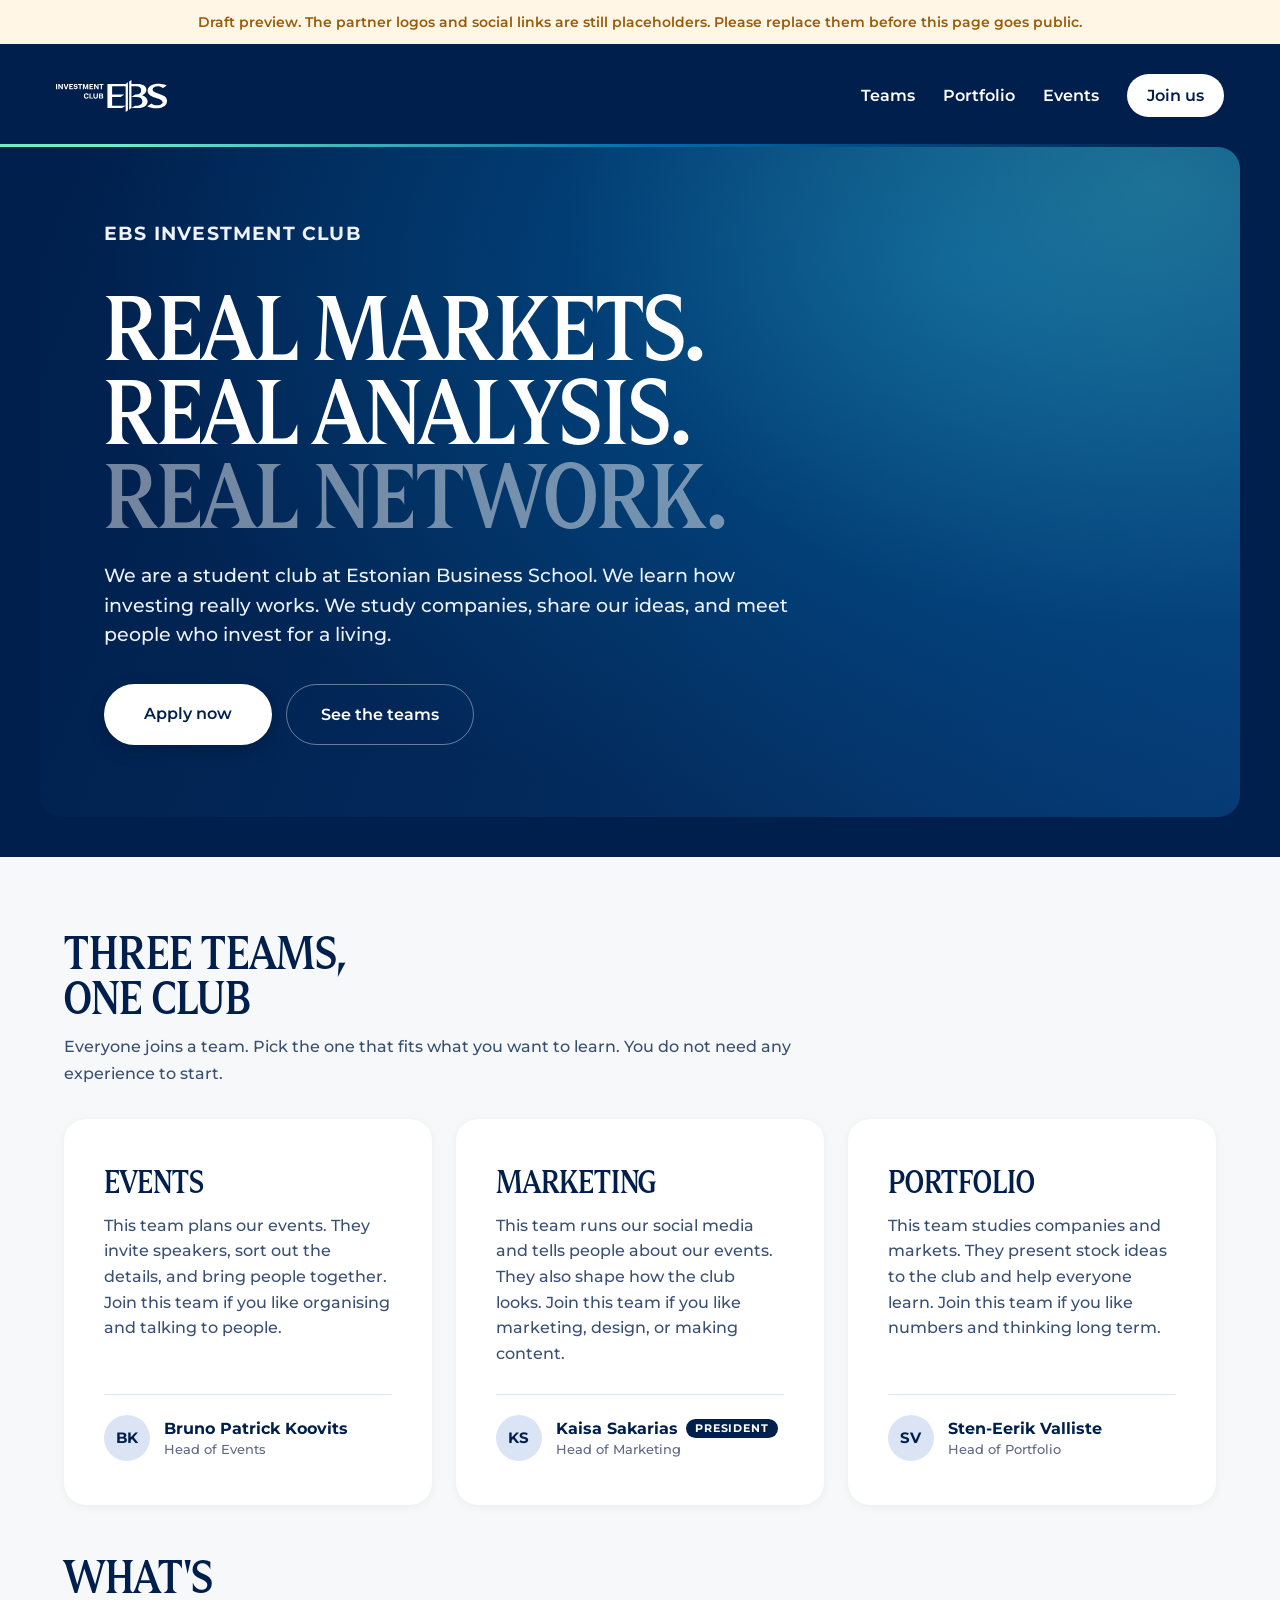
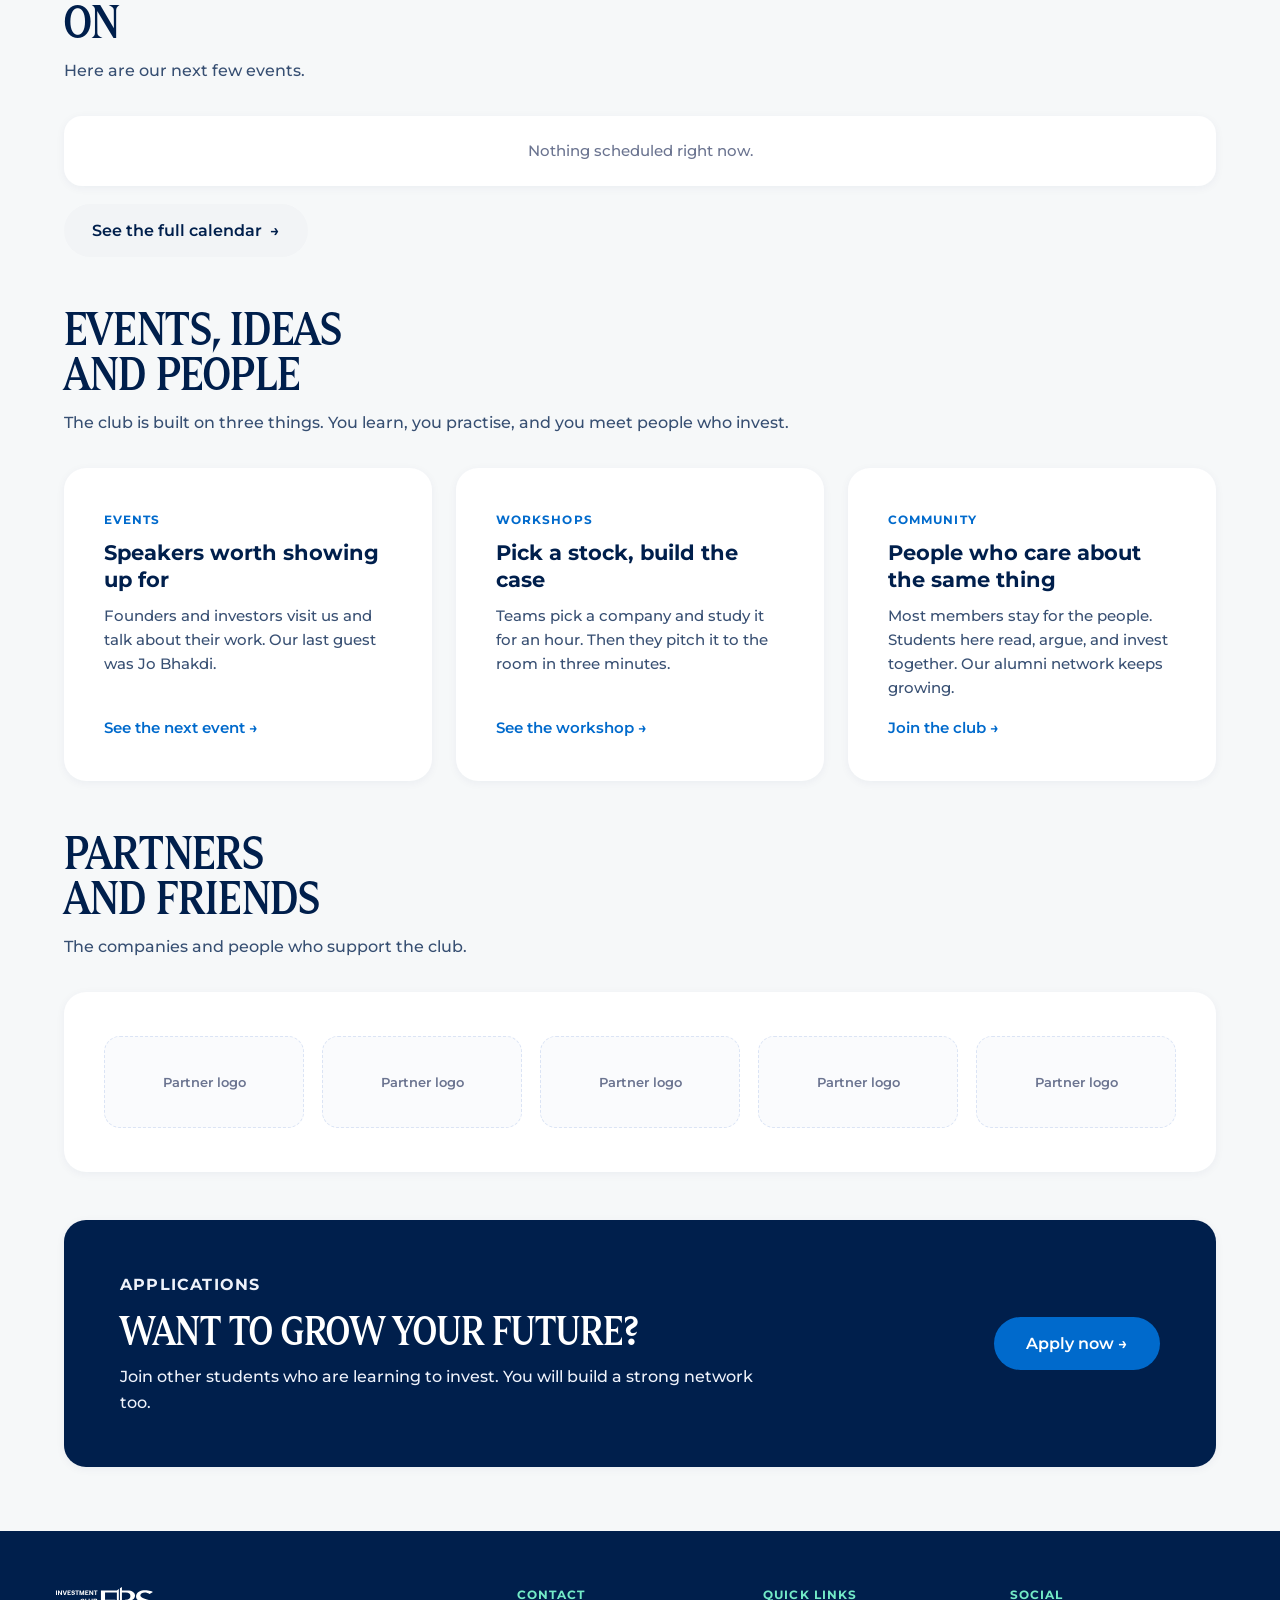
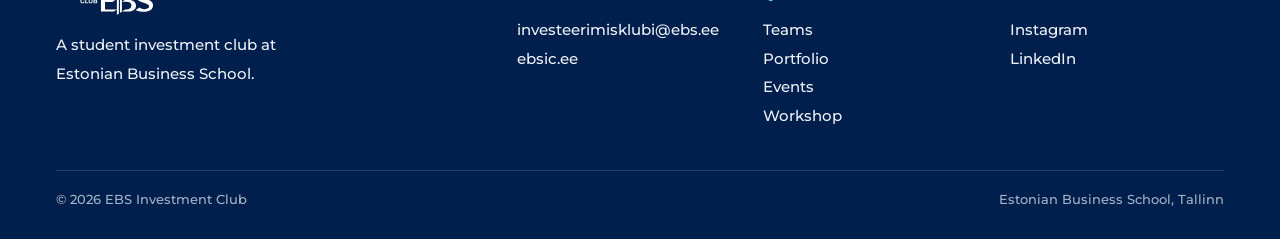
==== commit c6e58abe: "Event back office, EBS palette, condensed portfolio, plainer copy Events are now data, not markup. e" ====
--- a/index.html
+++ b/index.html
@@ -3,7 +3,7 @@
 <head>
 <meta charset="utf-8">
 <meta name="viewport" content="width=device-width, initial-scale=1">
-<title>EBS Investment Club — Learn to invest, together</title>
+<title>EBS Investment Club | Learn to invest, together</title>
 <meta name="description" content="EBS Investment Club brings together students who want to understand markets: analysis, speaker events and a network of people learning to invest.">
 <meta name="theme-color" content="#001F4C">
 <meta name="color-scheme" content="light">
@@ -34,7 +34,12 @@
     --accent-line:#dbe4f5;
     --accent:#006ACC;
     --accent-hover:#0058b0;
-    --sky:#9fd6ff;
+    --sky:#73ebc7;
+    /* EBS house palette, taken from ebs.ee's own tokens. Mint is 11.1:1 on
+       navy but only 1.45:1 on white, so it is a dark-surface and gradient
+       colour only — never body text on paper. */
+    --ebs-mint:#73ebc7; --ebs-blue-mid:#006aac;
+    --ebs-mint-tint:#ebfffa; --ebs-blue-tint:#d1e6fa;
     --footer-email:#D9F9F7;
     --draft:#9A5C06;
     --draft-bg:#FFF6E6;
@@ -65,6 +70,14 @@
 
   /* ---- Top bar ---- */
   .topbar{ display:flex; align-items:center; justify-content:space-between; gap:24px; padding:30px 56px; }
+
+  /* EBS's signature under-nav accent, same stops as its own
+     --gradient-ebs-under-nav-accent token. */
+  .topbar{ position:relative; }
+  .topbar::after{
+    content:""; position:absolute; left:0; right:0; bottom:0; height:3px;
+    background:linear-gradient(270deg,#001f4c 5.23%,var(--ebs-blue-mid) 48.88%,var(--ebs-mint) 91.17%);
+  }
   .logo-img{ height:32px; width:auto; display:block; }
   .site-nav{ display:flex; align-items:center; gap:28px; }
   .nav-link{ color:#fff; text-decoration:none; font-size:16px; font-weight:600; }
@@ -87,7 +100,7 @@
   .nav-link{ position:relative; }
   .nav-link::after{
     content:""; position:absolute; left:0; right:0; bottom:-7px; height:2px;
-    background:currentColor; border-radius:2px;
+    background:var(--ebs-mint); border-radius:2px;
     transform:scaleX(0); transform-origin:left center;
     transition:transform .24s cubic-bezier(.4,0,.2,1);
   }
@@ -115,8 +128,9 @@
   .hero{
     border-radius:22px; overflow:hidden; padding:72px 64px;
     background:
-      radial-gradient(120% 140% at 88% 10%, rgba(0,106,204,.55) 0%, rgba(0,106,204,0) 58%),
-      linear-gradient(112deg,#001F4C 0%,#062a63 52%,var(--navy-soft) 100%);
+      radial-gradient(90% 120% at 93% 6%, rgba(115,235,199,.24) 0%, rgba(115,235,199,0) 55%),
+      radial-gradient(120% 140% at 78% 18%, rgba(0,106,172,.62) 0%, rgba(0,106,172,0) 62%),
+      linear-gradient(112deg,#001F4C 0%,#032a5c 55%,#063a74 100%);
   }
   .hero-eyebrow{ font-size:13px; font-weight:700; letter-spacing:1.2px; text-transform:uppercase; color:var(--sky); margin:0 0 16px; }
   .hero h1{
@@ -167,15 +181,28 @@
 
   .card{ background:var(--card); border-radius:22px; box-shadow:0 2px 10px rgba(16,38,90,.05); padding:44px 40px; }
 
-  /* ---- Stats ---- */
-  .stat-grid{ display:grid; grid-template-columns:repeat(4,1fr); gap:0; }
-  .stat{ padding:8px 28px; border-left:1px solid var(--accent-line); }
-  .stat:first-child{ border-left:none; padding-left:0; }
-  .stat-num{
-    font-family:"Zin Display Cond",Georgia,serif; font-weight:500; font-size:64px; line-height:1;
-    color:var(--navy); margin-bottom:8px; font-variant-numeric:tabular-nums;
-  }
-  .stat-label{ font-size:14px; font-weight:500; line-height:1.4; color:var(--muted-strong); }
+  /* ---- What's on (home calendar, same source as /events/) ---- */
+  .home-events{ display:grid; grid-template-columns:repeat(3,1fr); gap:18px; }
+  .he{
+    background:var(--card); border-radius:18px; box-shadow:0 2px 10px rgba(16,38,90,.05);
+    padding:22px 24px; display:flex; gap:16px; align-items:flex-start; text-decoration:none;
+    transition:transform .18s ease;
+  }
+  .he:hover{ transform:translateY(-2px); }
+  .he-date{ flex:0 0 62px; text-align:center; background:var(--navy); color:#fff; border-radius:12px; padding:9px 6px 7px; }
+  .he-dow{ font-size:10px; font-weight:700; letter-spacing:.1em; text-transform:uppercase; color:var(--ebs-mint); }
+  .he-day{ font-family:"Zin Display Cond",Georgia,serif; font-size:26px; line-height:1.05; }
+  .he-mon{ font-size:10.5px; font-weight:600; text-transform:uppercase; letter-spacing:.06em; opacity:.9; }
+  .he-body{ min-width:0; }
+  .he-kind{ display:inline-block; font-size:10.5px; font-weight:700; letter-spacing:.08em; text-transform:uppercase;
+            color:var(--navy); background:var(--accent-line); padding:3px 9px; border-radius:999px; }
+  .he-title{ font-size:16px; font-weight:700; line-height:1.35; margin:8px 0 5px; }
+  .he-meta{ font-size:13px; color:var(--muted-strong); line-height:1.45; }
+  .empty-slot{
+    grid-column:1 / -1; background:var(--card); border-radius:18px; padding:26px; text-align:center;
+    color:var(--muted); font-size:14.5px; box-shadow:0 2px 10px rgba(16,38,90,.05);
+  }
+  .home-more{ margin-top:18px; }
 
   /* ---- Teams ---- */
   .team-grid{ display:grid; grid-template-columns:repeat(3,1fr); gap:24px; }
@@ -183,16 +210,17 @@
   .team-card h3{ font-family:"Zin Display Cond",Georgia,serif; font-weight:500; font-size:30px; text-transform:uppercase; margin:0 0 14px; }
   .team-card p{ font-size:15.5px; line-height:1.65; color:var(--body-soft); margin:0 0 28px; flex-grow:1; }
 
-  /* Team head. Replace the name in the markup and delete the TBC chip. */
+  /* Team head: initials avatar, name, role. .head-chip carries any second
+     title the person holds, such as the presidency. */
   .team-head{
     display:flex; align-items:center; gap:14px; margin-top:auto;
     padding-top:20px; border-top:1px solid var(--accent-line);
   }
   .head-avatar{
-    width:46px; height:46px; border-radius:50%; background:var(--pill); color:var(--muted);
+    width:46px; height:46px; border-radius:50%; background:var(--accent-line); color:var(--navy);
     display:flex; align-items:center; justify-content:center; flex-shrink:0;
-  }
-  .head-avatar svg{ width:24px; height:24px; }
+    font-size:14.5px; font-weight:700; letter-spacing:.03em;
+  }
   .head-meta{ display:flex; flex-direction:column; min-width:0; }
   .head-name{
     font-size:15.5px; font-weight:700; color:var(--navy);
@@ -201,9 +229,9 @@
   .head-name a{ text-decoration:none; }
   .head-name a:hover{ color:var(--accent); }
   .head-role{ font-size:13px; color:var(--muted-strong); margin-top:3px; }
-  .head-tbc{
+  .head-chip{
     font-size:10.5px; font-weight:700; letter-spacing:.08em; text-transform:uppercase;
-    color:var(--draft); background:var(--draft-bg); padding:3px 8px; border-radius:999px;
+    color:#fff; background:var(--navy); padding:3px 9px; border-radius:999px;
   }
 
   /* ---- FAQ ---- */
@@ -272,10 +300,7 @@
     .band, .cta-band{ padding-left:32px; padding-right:32px; }
     .band{ padding-top:56px; }
     .card{ padding:36px 30px; }
-    .stat-grid{ grid-template-columns:repeat(2,1fr); gap:28px 0; }
-    .stat{ padding:8px 24px; }
-    .stat:nth-child(odd){ border-left:none; padding-left:0; }
-    .team-grid, .teaser-grid{ grid-template-columns:1fr; }
+    .team-grid, .teaser-grid, .home-events{ grid-template-columns:1fr; }
     .cta-inner{ padding:40px 32px; }
     .footer{ padding:44px 28px 28px; }
     .footer-grid{ grid-template-columns:1fr 1fr; }
@@ -295,9 +320,6 @@
     .band{ padding-top:40px; padding-bottom:32px; }
     .band-head h2{ font-size:32px; }
     .card{ padding:28px 22px; }
-    .stat-grid{ grid-template-columns:1fr; gap:24px; }
-    .stat{ border-left:none; padding:0; }
-    .stat-num{ font-size:52px; }
     .cta-inner{ padding:32px 24px; }
     .cta-inner h2{ font-size:30px; }
     .footer{ padding:36px 20px 24px; }
@@ -317,8 +339,8 @@
 
   <!-- DRAFT ONLY — delete this element and the .draft-note CSS block before publishing. -->
   <div class="draft-note">
-    Draft preview. The figures in <code>STATS</code>, the partner slots and the social links are
-    placeholders — I don't know the real values. Replace them before this goes anywhere public.
+    Draft preview. The partner logos and social links are still placeholders. Please replace
+    them before this page goes public.
   </div>
 
   <header class="topbar">
@@ -337,9 +359,8 @@
     <section class="hero">
       <p class="hero-eyebrow">EBS Investment Club</p>
       <h1>Real markets.<br>Real analysis.<br><span class="dim">Real network.</span></h1>
-      <p>A student club at Estonian Business School for people who want to understand how investing
-         actually works — by researching companies, pitching ideas, and meeting the people who do it
-         for a living.</p>
+      <p>We are a student club at Estonian Business School. We learn how investing really works. We
+         study companies, share our ideas, and meet people who invest for a living.</p>
       <div class="hero-actions">
         <a class="btn-apply" href="https://forms.cloud.microsoft/e/5nPxMLS6NB" target="_blank" rel="noreferrer">Apply now</a>
         <a class="btn-ghost" href="#teams">See the teams</a>
@@ -348,82 +369,47 @@
   </div>
 
   <main id="main">
-
-    <!-- ---------- Stats ---------- -->
-    <section class="band">
-      <div class="band-head">
-        <h2>Numbers that<br>speak for themselves</h2>
-        <p>What the club has added up to so far.</p>
-      </div>
-      <div class="card">
-        <!-- PLACEHOLDER FIGURES — invented so the layout can be reviewed.
-             Edit the number in both data-to and the text, then delete the
-             draft banner above, before this is published anywhere. -->
-        <div class="stat-grid" id="stat-grid">
-          <div class="stat">
-            <div class="stat-num" data-to="60">60</div>
-            <div class="stat-label">active members</div>
-          </div>
-          <div class="stat">
-            <div class="stat-num" data-to="25">25</div>
-            <div class="stat-label">company analyses presented</div>
-          </div>
-          <div class="stat">
-            <div class="stat-num" data-to="12">12</div>
-            <div class="stat-label">speakers hosted</div>
-          </div>
-          <div class="stat">
-            <div class="stat-num" data-to="3">3</div>
-            <div class="stat-label">teams to join</div>
-          </div>
-        </div>
-      </div>
-    </section>
 
     <!-- ---------- Teams ---------- -->
     <section class="band" id="teams">
       <div class="band-head">
         <h2>Three teams,<br>one club</h2>
-        <p>Everyone joins a team. Pick the one that matches what you want to get better at — no prior
-           experience is assumed for any of them.</p>
+        <p>Everyone joins a team. Pick the one that fits what you want to learn. You do not need
+           any experience to start.</p>
       </div>
       <div class="team-grid">
         <div class="card team-card">
           <h3>Events</h3>
-          <p>Plans and runs the club's events: inviting speakers, handling the logistics and building the
-             community around them. A fit if you like organising, communicating and making things happen.</p>
-          <!-- Team head — replace "Name Surname" and drop the TBC chip once confirmed. -->
+          <p>This team plans our events. They invite speakers, sort out the details, and bring people
+             together. Join this team if you like organising and talking to people.</p>
           <div class="team-head">
-            <span class="head-avatar" aria-hidden="true"><svg viewBox="0 0 24 24" fill="none" stroke="currentColor" stroke-width="1.7" aria-hidden="true"><circle cx="12" cy="8.5" r="3.6"></circle><path d="M4.5 20c1.3-3.6 4.1-5.4 7.5-5.4s6.2 1.8 7.5 5.4" stroke-linecap="round"></path></svg></span>
+            <span class="head-avatar" aria-hidden="true">BK</span>
             <span class="head-meta">
-              <span class="head-name">Name Surname <span class="head-tbc">TBC</span></span>
+              <span class="head-name">Bruno Patrick Koovits</span>
               <span class="head-role">Head of Events</span>
             </span>
           </div>
         </div>
         <div class="card team-card">
           <h3>Marketing</h3>
-          <p>Owns how the club looks and sounds — social media, promoting events and workshops, and
-             developing the visual identity. A fit if you're into marketing, branding or content.</p>
-          <!-- Team head — replace "Name Surname" and drop the TBC chip once confirmed. -->
+          <p>This team runs our social media and tells people about our events. They also shape how the
+             club looks. Join this team if you like marketing, design, or making content.</p>
           <div class="team-head">
-            <span class="head-avatar" aria-hidden="true"><svg viewBox="0 0 24 24" fill="none" stroke="currentColor" stroke-width="1.7" aria-hidden="true"><circle cx="12" cy="8.5" r="3.6"></circle><path d="M4.5 20c1.3-3.6 4.1-5.4 7.5-5.4s6.2 1.8 7.5 5.4" stroke-linecap="round"></path></svg></span>
+            <span class="head-avatar" aria-hidden="true">KS</span>
             <span class="head-meta">
-              <span class="head-name">Name Surname <span class="head-tbc">TBC</span></span>
+              <span class="head-name">Kaisa Sakarias <span class="head-chip">President</span></span>
               <span class="head-role">Head of Marketing</span>
             </span>
           </div>
         </div>
         <div class="card team-card">
           <h3>Portfolio</h3>
-          <p>Focuses on investment analysis and strategy: studying companies and markets, presenting
-             ideas, and building the club's collective knowledge. A fit if you like financial analysis
-             and long-term thinking.</p>
-          <!-- Team head — replace "Name Surname" and drop the TBC chip once confirmed. -->
+          <p>This team studies companies and markets. They present stock ideas to the club and help
+             everyone learn. Join this team if you like numbers and thinking long term.</p>
           <div class="team-head">
-            <span class="head-avatar" aria-hidden="true"><svg viewBox="0 0 24 24" fill="none" stroke="currentColor" stroke-width="1.7" aria-hidden="true"><circle cx="12" cy="8.5" r="3.6"></circle><path d="M4.5 20c1.3-3.6 4.1-5.4 7.5-5.4s6.2 1.8 7.5 5.4" stroke-linecap="round"></path></svg></span>
+            <span class="head-avatar" aria-hidden="true">SV</span>
             <span class="head-meta">
-              <span class="head-name">Name Surname <span class="head-tbc">TBC</span></span>
+              <span class="head-name">Sten-Eerik Valliste</span>
               <span class="head-role">Head of Portfolio</span>
             </span>
           </div>
@@ -431,33 +417,46 @@
       </div>
     </section>
 
+
+    <!-- ---------- What's on ---------- -->
+    <section class="band" id="whats-on">
+      <div class="band-head">
+        <h2>What's<br>on</h2>
+        <p>Here are our next few events.</p>
+      </div>
+      <div class="home-events" id="home-events"></div>
+      <div class="home-more">
+        <a class="btn-team" href="events/">See the full calendar <span aria-hidden="true">&#8594;</span></a>
+      </div>
+    </section>
+
     <!-- ---------- What we do ---------- -->
     <section class="band">
       <div class="band-head">
-        <h2>Events, analysis<br>and people — in one place</h2>
-        <p>The club runs on three things: learning the craft, practising it, and meeting the people
-           already doing it.</p>
+        <h2>Events, ideas<br>and people</h2>
+        <p>The club is built on three things. You learn, you practise, and you meet people who
+           invest.</p>
       </div>
       <div class="teaser-grid">
         <a class="card teaser" href="https://ebsic.ee/jobhakdi/">
           <span class="kicker">Events</span>
           <h3>Speakers worth showing up for</h3>
-          <p>Founders and investors come in to talk about what they actually do — most recently Jo Bhakdi
-             on AI investing and building in Silicon Valley.</p>
+          <p>Founders and investors visit us and talk about their work. Our last guest was Jo
+             Bhakdi.</p>
           <span class="more">See the next event &#8594;</span>
         </a>
         <a class="card teaser" href="https://ebsic.ee/workshop/">
           <span class="kicker">Workshops</span>
           <h3>Pick a stock, build the case</h3>
-          <p>Hands-on sessions where teams claim a company, spend an hour on the analysis, and pitch it
-             to the room in three minutes.</p>
+          <p>Teams pick a company and study it for an hour. Then they pitch it to the room in three
+             minutes.</p>
           <span class="more">See the workshop &#8594;</span>
         </a>
         <a class="card teaser" href="https://forms.cloud.microsoft/e/5nPxMLS6NB" target="_blank" rel="noreferrer">
           <span class="kicker">Community</span>
           <h3>People who care about the same thing</h3>
-          <p>The reason most members stay: a group of students who read, argue and invest, and an
-             alumni network that keeps growing.</p>
+          <p>Most members stay for the people. Students here read, argue, and invest together. Our alumni
+             network keeps growing.</p>
           <span class="more">Join the club &#8594;</span>
         </a>
       </div>
@@ -488,7 +487,7 @@
       <div class="cta-text">
         <p class="cta-eyebrow">Applications</p>
         <h2>Want to grow your future?</h2>
-        <p>Join a group of students learning how to invest — and build the network that comes with it.</p>
+        <p>Join other students who are learning to invest. You will build a strong network too.</p>
       </div>
       <a class="btn-cta" href="https://forms.cloud.microsoft/e/5nPxMLS6NB" target="_blank" rel="noreferrer">Apply now &#8594;</a>
     </div>
@@ -534,73 +533,64 @@
 
 <script>
 (function(){
-  var reduceMotion = window.matchMedia && window.matchMedia("(prefers-reduced-motion: reduce)").matches;
-
-  // The figures live in the markup, so they survive this script not running at
-  // all. Everything below is decoration on top of that, and is deliberately
-  // written so a tile can never be left reading 0: the real number is also set
-  // by a timer, not only by animation frames, and the trigger is a plain rect
-  // check rather than IntersectionObserver.
-  function countUp(el){
-    if (el.getAttribute("data-started")) return;
-    el.setAttribute("data-started", "1");
-    var target = parseFloat(el.getAttribute("data-to")) || 0;
-    var suffix = el.getAttribute("data-suffix") || "";
-    var duration = 1100;
-    var start = null;
-    function step(ts){
-      if (start === null) start = ts;
-      var p = Math.min((ts - start) / duration, 1);
-      var eased = 1 - Math.pow(1 - p, 3);   // ease-out, decelerating into place
-      el.textContent = Math.round(target * eased) + suffix;
-      if (p < 1) requestAnimationFrame(step);
+  // The home page shows the next few sessions from the same events.json the
+  // back office writes, so adding an event there updates both pages. Cards
+  // link to the calendar rather than the event's own url, because urls in
+  // that file are written relative to /events/, not to this page.
+  function renderHomeEvents(){
+    var box = document.getElementById("home-events");
+    if (!box) return;
+    function parse(s){
+      var m = /^(\d{4})-(\d{2})-(\d{2})T(\d{2}):(\d{2})$/.exec(String(s || ""));
+      return m ? new Date(+m[1], +m[2]-1, +m[3], +m[4], +m[5]) : null;
     }
-    requestAnimationFrame(step);
-    // Backstop: if frames stall or never arrive, still land on the real number.
-    setTimeout(function(){ el.textContent = target + suffix; }, duration + 200);
-  }
-
-  function initStats(){
-    var nums = document.querySelectorAll(".stat-num");
-    if (!nums.length || reduceMotion) return;
-    Array.prototype.forEach.call(nums, function(el){
-      el.textContent = "0" + (el.getAttribute("data-suffix") || "");
-    });
-    function check(){
-      var h = window.innerHeight || document.documentElement.clientHeight;
-      Array.prototype.forEach.call(nums, function(el){
-        if (el.getAttribute("data-started")) return;
-        var r = el.getBoundingClientRect();
-        if (r.top < h * 0.9 && r.bottom > 0) countUp(el);
+    function esc(s){
+      return String(s == null ? "" : s).replace(/[&<>"']/g, function(c){
+        return {"&":"&amp;","<":"&lt;",">":"&gt;",'"':"&quot;","'":"&#39;"}[c];
       });
     }
-    var queued = false;
-    function onScroll(){
-      if (queued) return;
-      queued = true;
-      setTimeout(function(){ queued = false; check(); }, 100);
-    }
-    check();                                    // in view already on load
-    window.addEventListener("scroll", onScroll, { passive: true });
-    window.addEventListener("resize", onScroll);
-  }
-
-  // Only one FAQ answer open at a time.
-  function wireFaq(){
-    var items = document.querySelectorAll(".faq-item");
-    Array.prototype.forEach.call(items, function(item){
-      item.addEventListener("toggle", function(){
-        if (!item.open) return;
-        Array.prototype.forEach.call(items, function(other){
-          if (other !== item) other.open = false;
-        });
+    fetch("events/events.json?t=" + Date.now(), { cache: "no-store" })
+      .then(function(r){ if (!r.ok) throw new Error("HTTP " + r.status); return r.json(); })
+      .then(function(d){
+        var now = new Date();
+        var up = (d && d.events ? d.events : []).filter(function(ev){
+          var s = parse(ev.start); if (!s) return false;
+          var e = parse(ev.end) || new Date(s.getTime() + 2 * 3600 * 1000);
+          return e >= now;
+        }).sort(function(a, b){ return parse(a.start) - parse(b.start); }).slice(0, 3);
+
+        if (!up.length){
+          box.innerHTML = '<div class="empty-slot">Nothing scheduled right now.</div>';
+          return;
+        }
+        box.innerHTML = up.map(function(ev){
+          var s = parse(ev.start);
+          var href = /^https?:/.test(ev.url || "") ? ev.url : "events/";
+          var ext = /^https?:/.test(ev.url || "") ? ' target="_blank" rel="noreferrer"' : '';
+          return '<a class="he" href="' + esc(href) + '"' + ext + '>' +
+            '<span class="he-date" aria-hidden="true">' +
+              '<span class="he-dow">' + s.toLocaleDateString(undefined,{weekday:"short"}) + '</span>' +
+              '<span class="he-day" style="display:block">' + s.getDate() + '</span>' +
+              '<span class="he-mon">' + s.toLocaleDateString(undefined,{month:"short"}) + '</span>' +
+            '</span>' +
+            '<span class="he-body">' +
+              (ev.kind ? '<span class="he-kind">' + esc(ev.kind) + '</span>' : '') +
+              '<span class="he-title" style="display:block">' + esc(ev.title) + '</span>' +
+              '<span class="he-meta">' +
+                s.toLocaleDateString(undefined,{day:"numeric",month:"long"}) + ', ' +
+                s.toLocaleTimeString(undefined,{hour:"2-digit",minute:"2-digit"}) +
+                (ev.location ? ' \u00B7 ' + esc(ev.location) : '') +
+              '</span>' +
+            '</span></a>';
+        }).join("");
+      })
+      .catch(function(){
+        box.innerHTML = '<div class="empty-slot">Calendar unavailable \u2014 see the events page.</div>';
       });
-    });
   }
 
   function init(){
-    initStats();
-    wireFaq();
+    renderHomeEvents();
     var y = document.getElementById("year");
     if (y) y.textContent = new Date().getFullYear();
   }
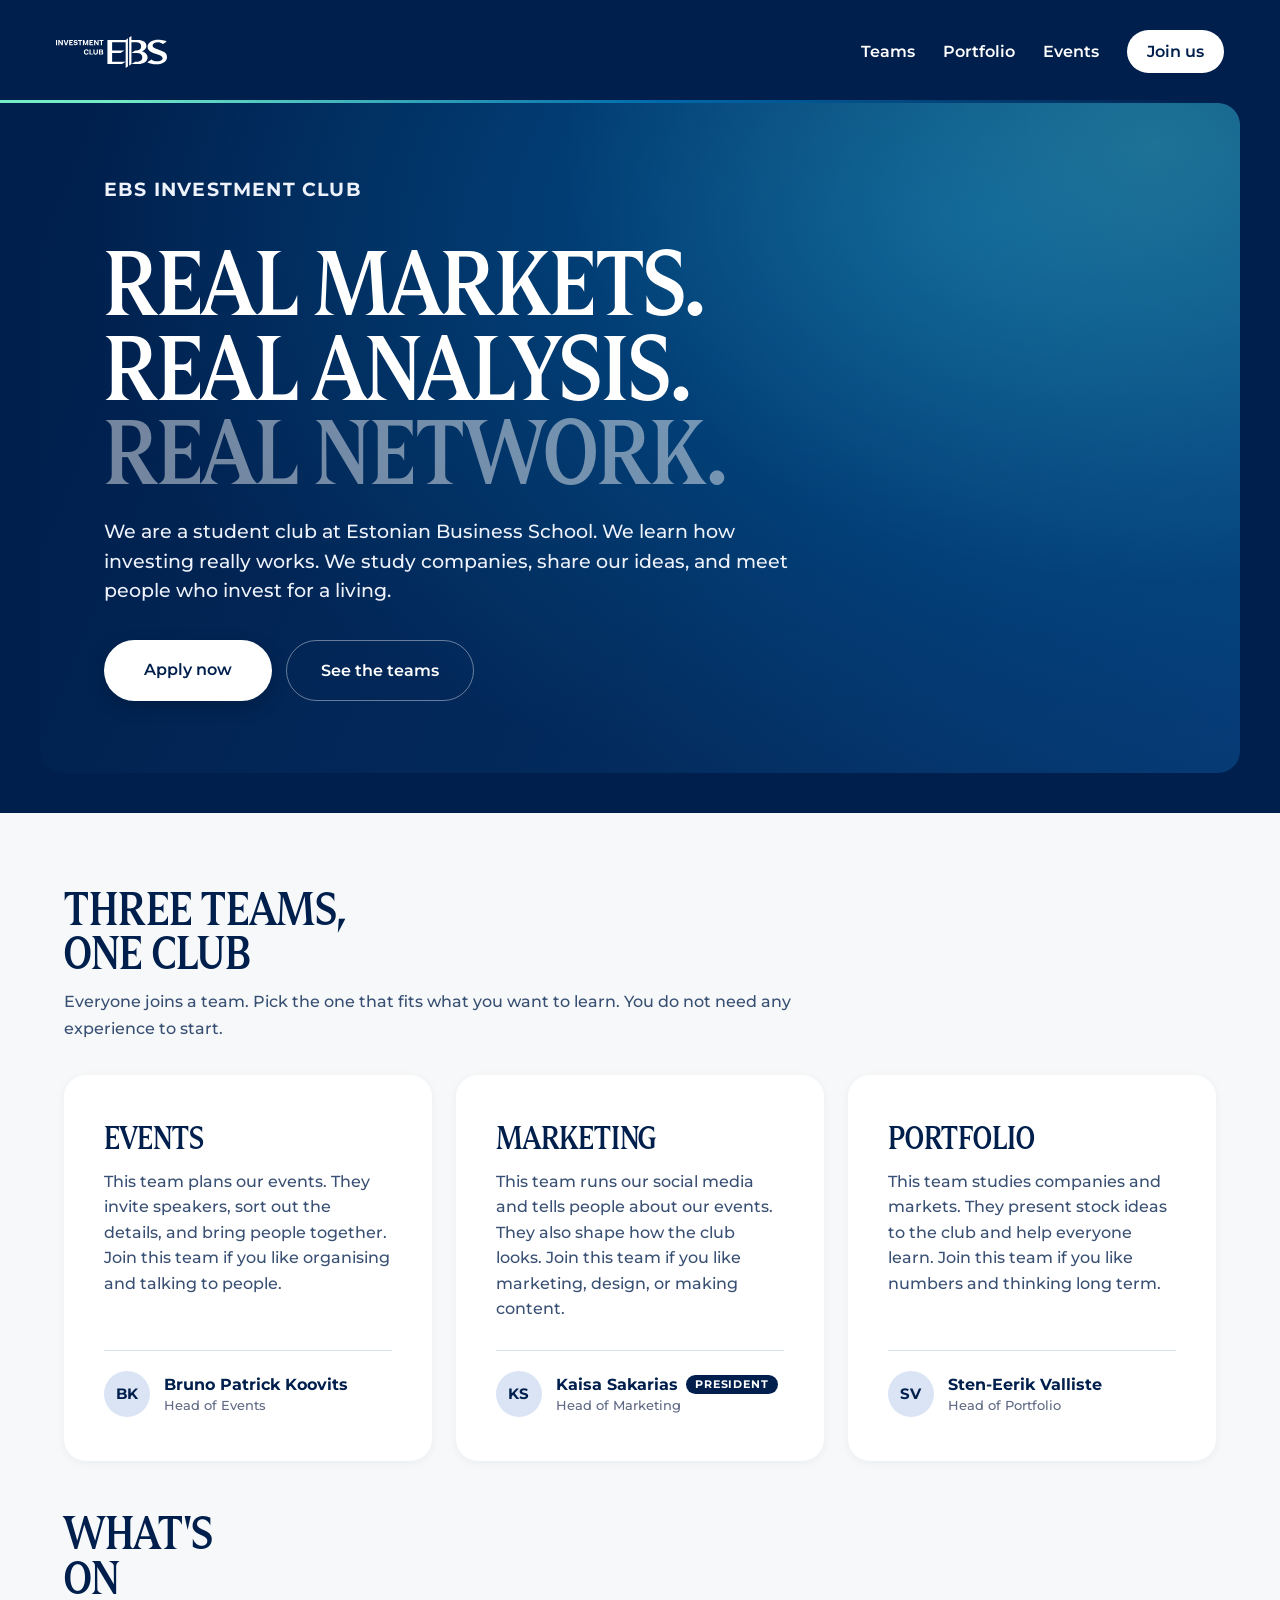
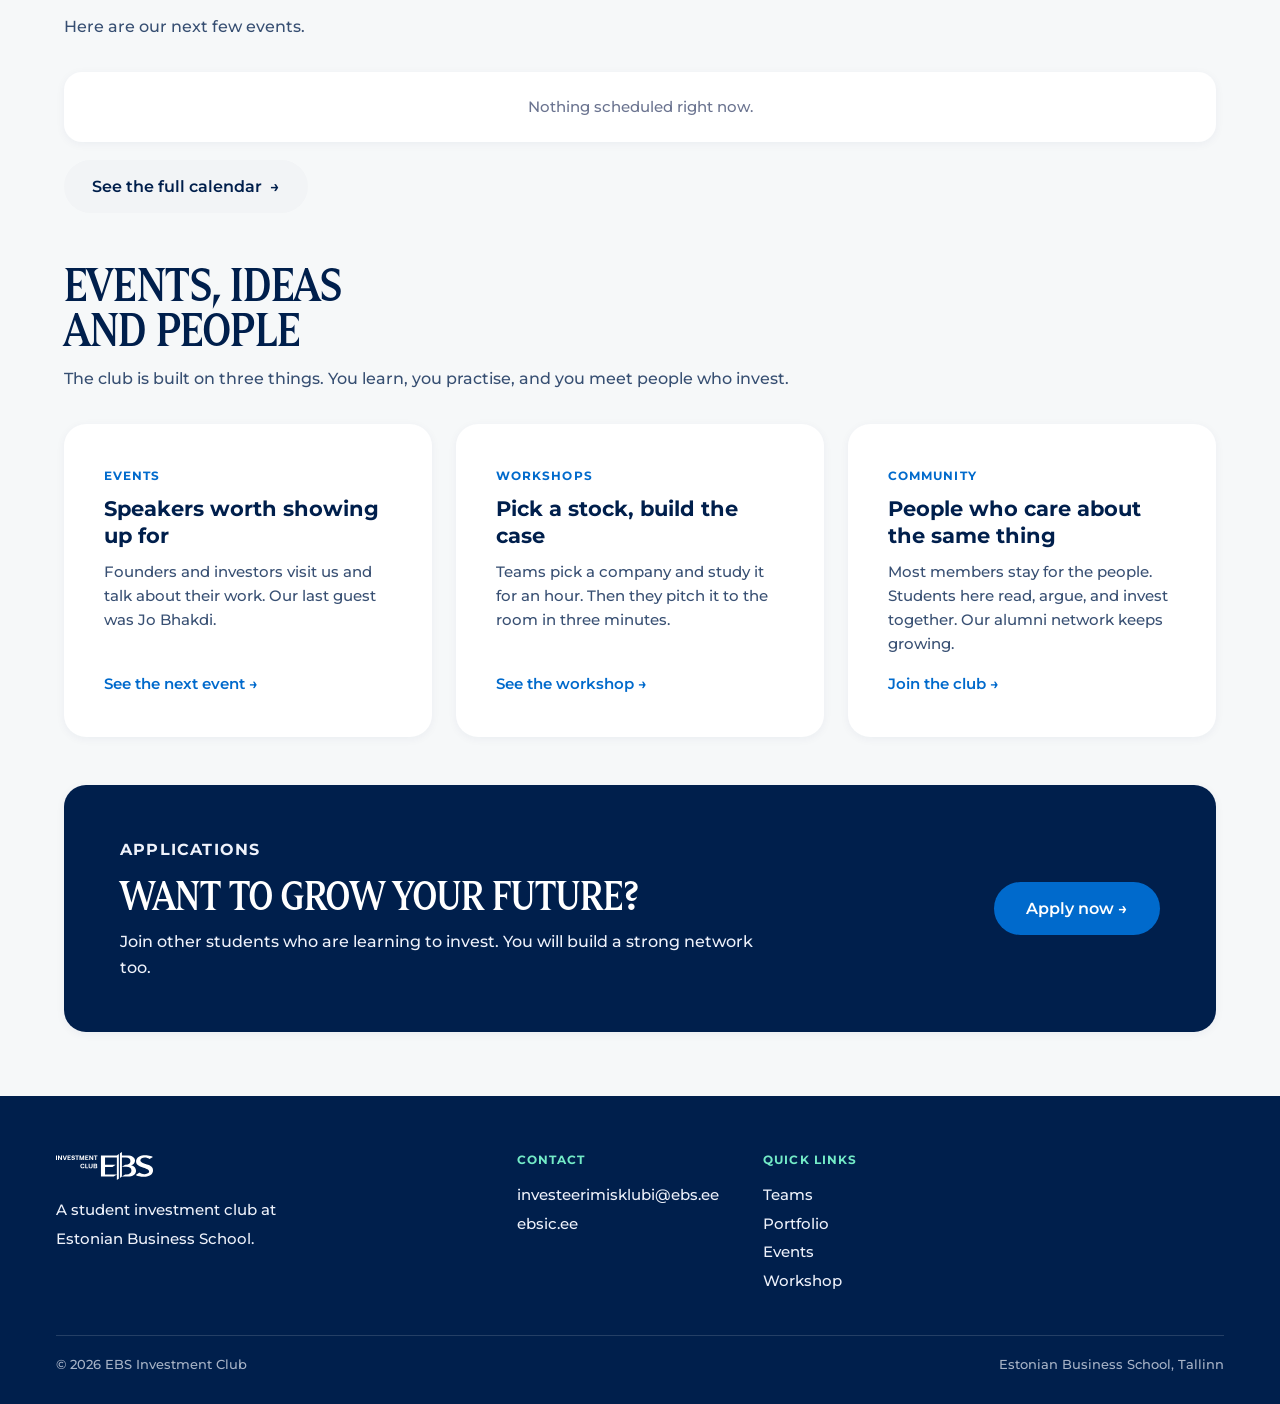
==== commit 64f6b34e: "Make the club site the site: move it from /club/ to the root The club home replaces the old landing " ====
--- a/index.html
+++ b/index.html
@@ -41,8 +41,6 @@
     --ebs-mint:#73ebc7; --ebs-blue-mid:#006aac;
     --ebs-mint-tint:#ebfffa; --ebs-blue-tint:#d1e6fa;
     --footer-email:#D9F9F7;
-    --draft:#9A5C06;
-    --draft-bg:#FFF6E6;
   }
 
   *{ box-sizing:border-box; }
@@ -56,17 +54,6 @@
   .skip-link{ position:absolute; left:-9999px; top:12px; background:#fff; color:var(--navy); font-size:14px; font-weight:600; padding:12px 20px; border-radius:999px; z-index:50; }
   .skip-link:focus{ left:24px; }
 
-  /* ---- Draft banner: delete this block and the .draft-note element ---- */
-  .draft-note{
-    background:var(--draft-bg);
-    color:var(--draft);
-    font-size:13.5px;
-    font-weight:600;
-    line-height:1.5;
-    padding:12px 24px;
-    text-align:center;
-  }
-  .draft-note code{ font-size:12.5px; background:rgba(154,92,6,.12); padding:2px 6px; border-radius:4px; }
 
   /* ---- Top bar ---- */
   .topbar{ display:flex; align-items:center; justify-content:space-between; gap:24px; padding:30px 56px; }
@@ -336,12 +323,6 @@
 <a class="skip-link" href="#main">Skip to content</a>
 
 <div class="page">
-
-  <!-- DRAFT ONLY — delete this element and the .draft-note CSS block before publishing. -->
-  <div class="draft-note">
-    Draft preview. The partner logos and social links are still placeholders. Please replace
-    them before this page goes public.
-  </div>
 
   <header class="topbar">
     <a class="logo-link" href="https://ebsic.ee/">
@@ -462,23 +443,6 @@
       </div>
     </section>
 
-    <!-- ---------- Partners ---------- -->
-    <section class="band">
-      <div class="band-head">
-        <h2>Partners<br>and friends</h2>
-        <p>The companies and people who support the club.</p>
-      </div>
-      <div class="card">
-        <div class="partner-strip">
-          <div class="partner-slot">Partner logo</div>
-          <div class="partner-slot">Partner logo</div>
-          <div class="partner-slot">Partner logo</div>
-          <div class="partner-slot">Partner logo</div>
-          <div class="partner-slot">Partner logo</div>
-        </div>
-      </div>
-    </section>
-
   </main>
 
   <!-- ---------- CTA ---------- -->
@@ -514,15 +478,7 @@
           <li><a href="events/">Events</a></li>
           <li><a href="https://ebsic.ee/workshop/">Workshop</a></li>
         </ul>
-      </div>
-      <div>
-        <h4>Social</h4>
-        <ul>
-          <li><a href="#" data-placeholder>Instagram</a></li>
-          <li><a href="#" data-placeholder>LinkedIn</a></li>
-        </ul>
-      </div>
-    </div>
+      </div>    </div>
     <div class="footer-bottom">
       <span>&copy; <span id="year">2026</span> EBS Investment Club</span>
       <span>Estonian Business School, Tallinn</span>
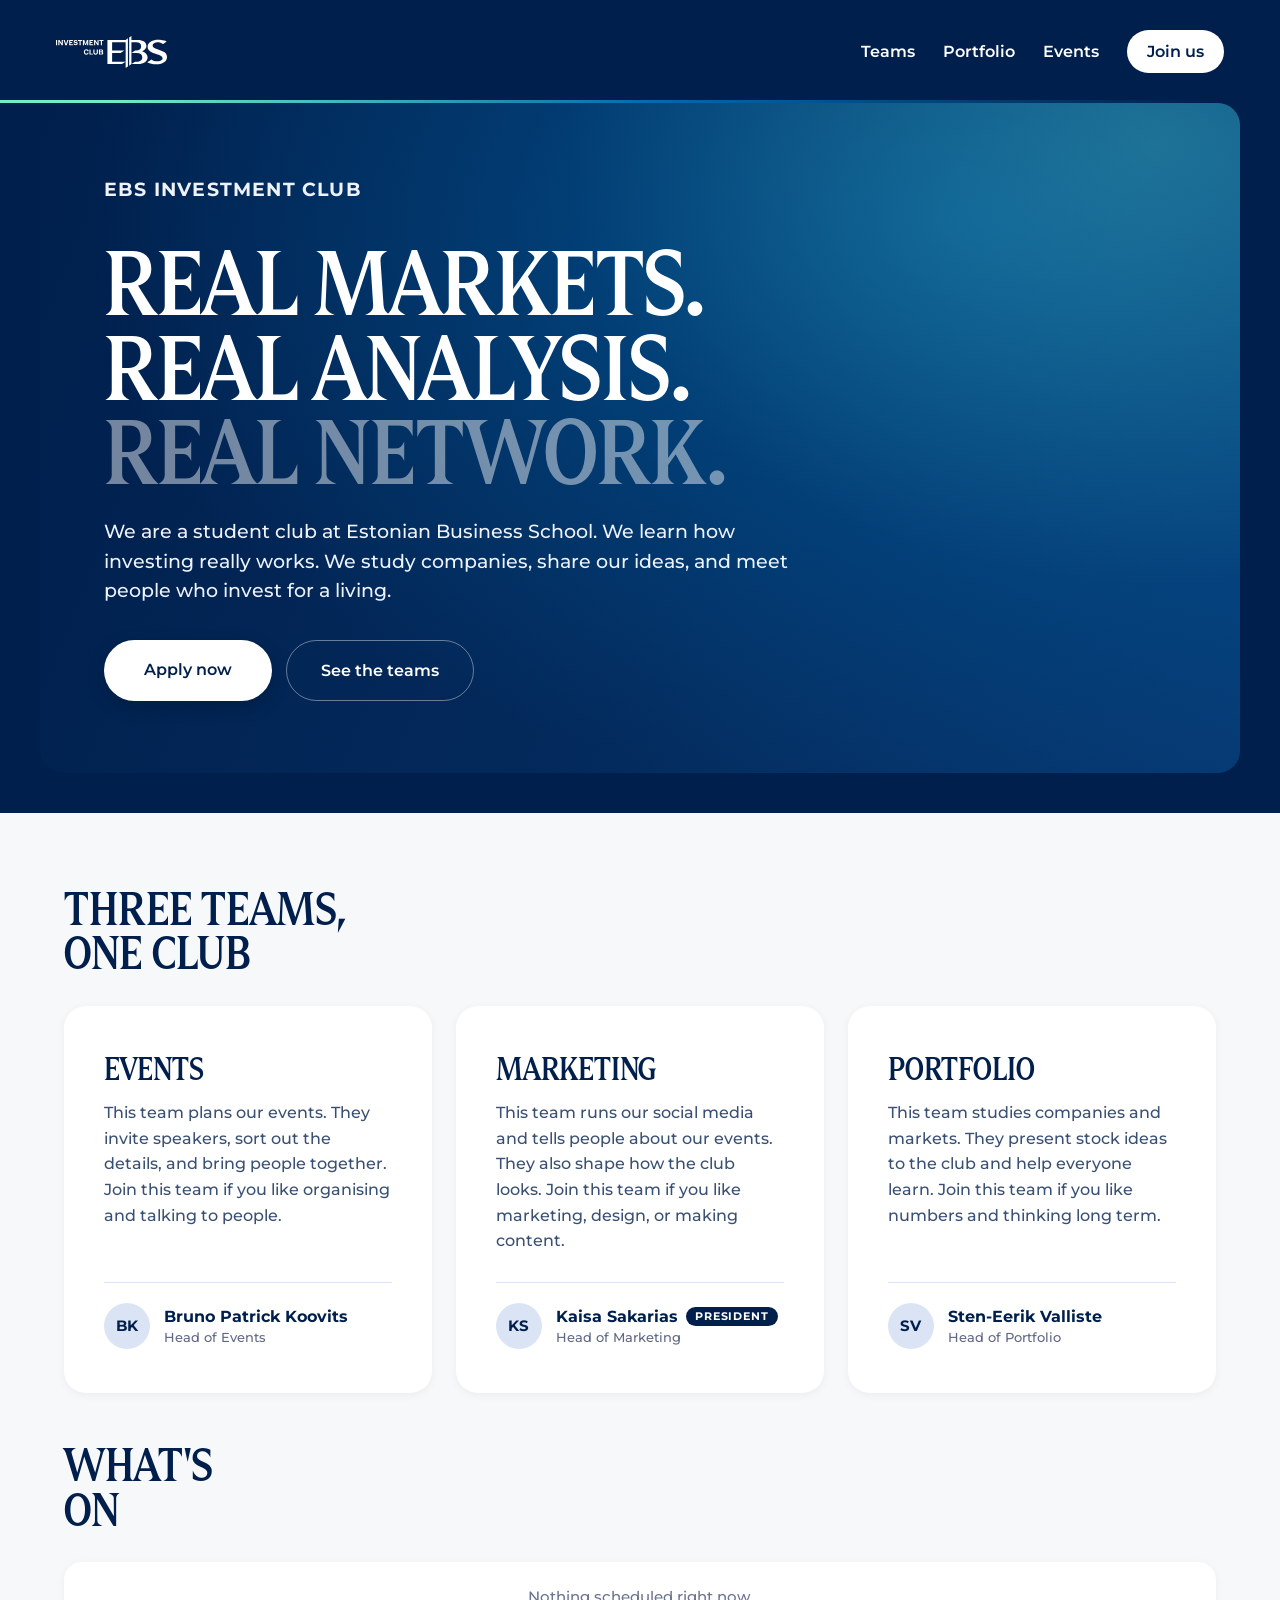
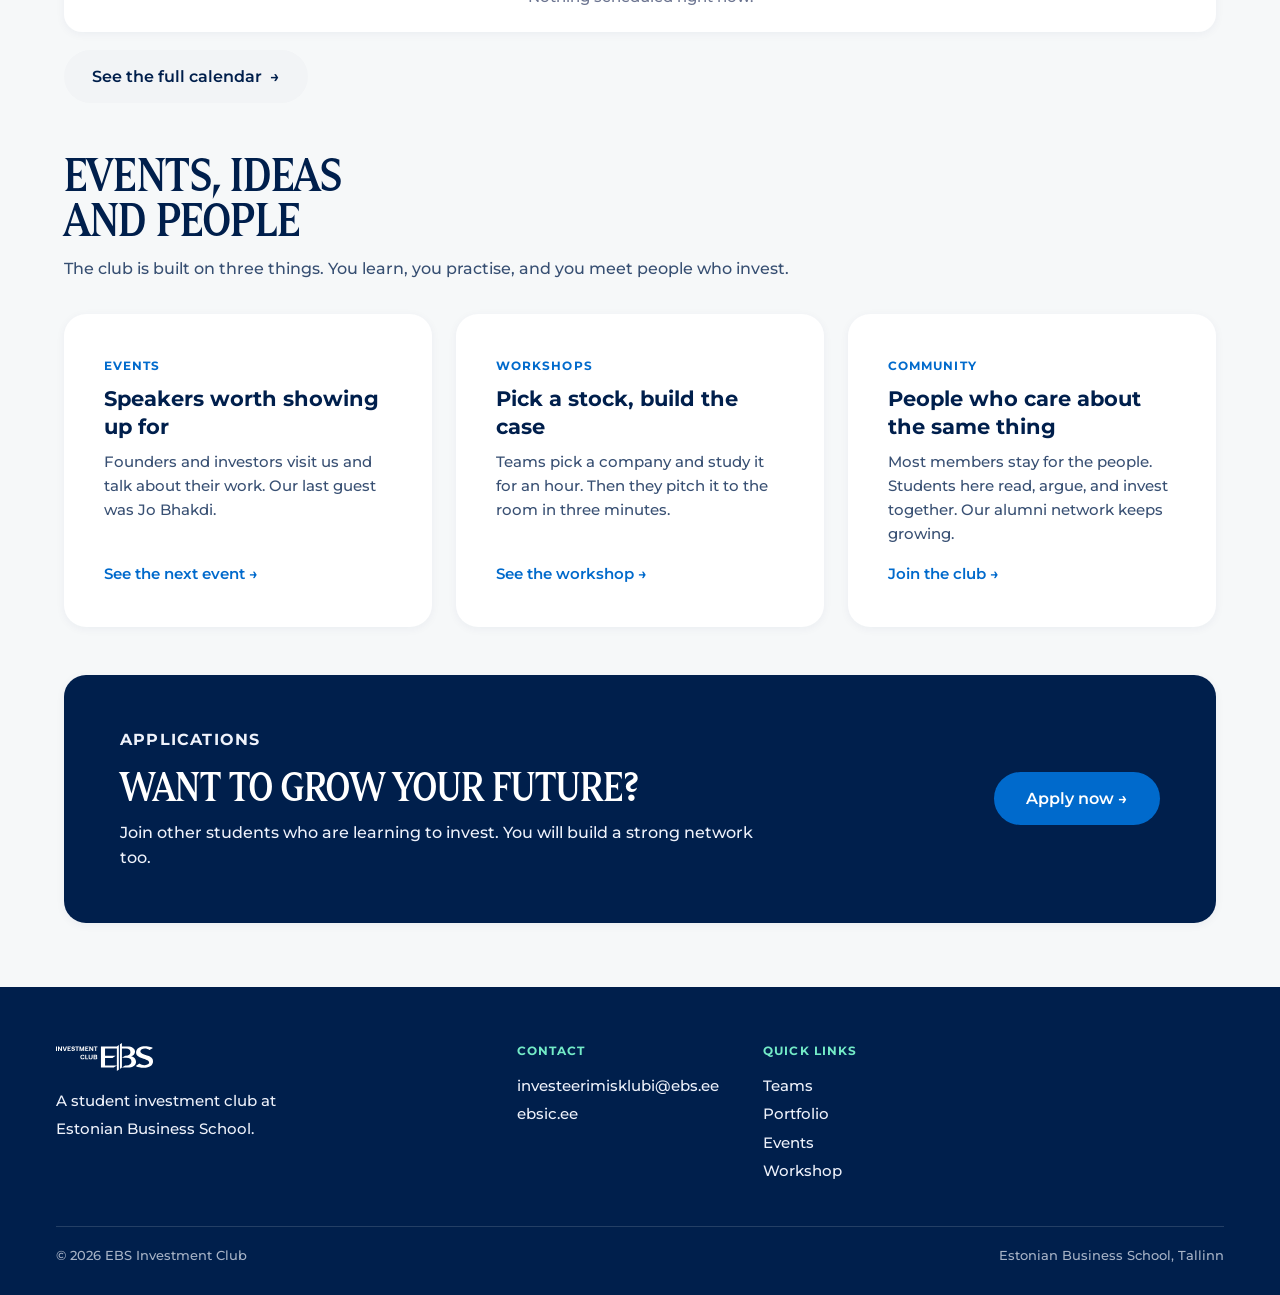
==== commit 06acaf98: "Trim four lines of filler copy Drops the teams intro and the What's on lead-in entirely, and the tra" ====
--- a/index.html
+++ b/index.html
@@ -355,8 +355,6 @@
     <section class="band" id="teams">
       <div class="band-head">
         <h2>Three teams,<br>one club</h2>
-        <p>Everyone joins a team. Pick the one that fits what you want to learn. You do not need
-           any experience to start.</p>
       </div>
       <div class="team-grid">
         <div class="card team-card">
@@ -403,7 +401,6 @@
     <section class="band" id="whats-on">
       <div class="band-head">
         <h2>What's<br>on</h2>
-        <p>Here are our next few events.</p>
       </div>
       <div class="home-events" id="home-events"></div>
       <div class="home-more">
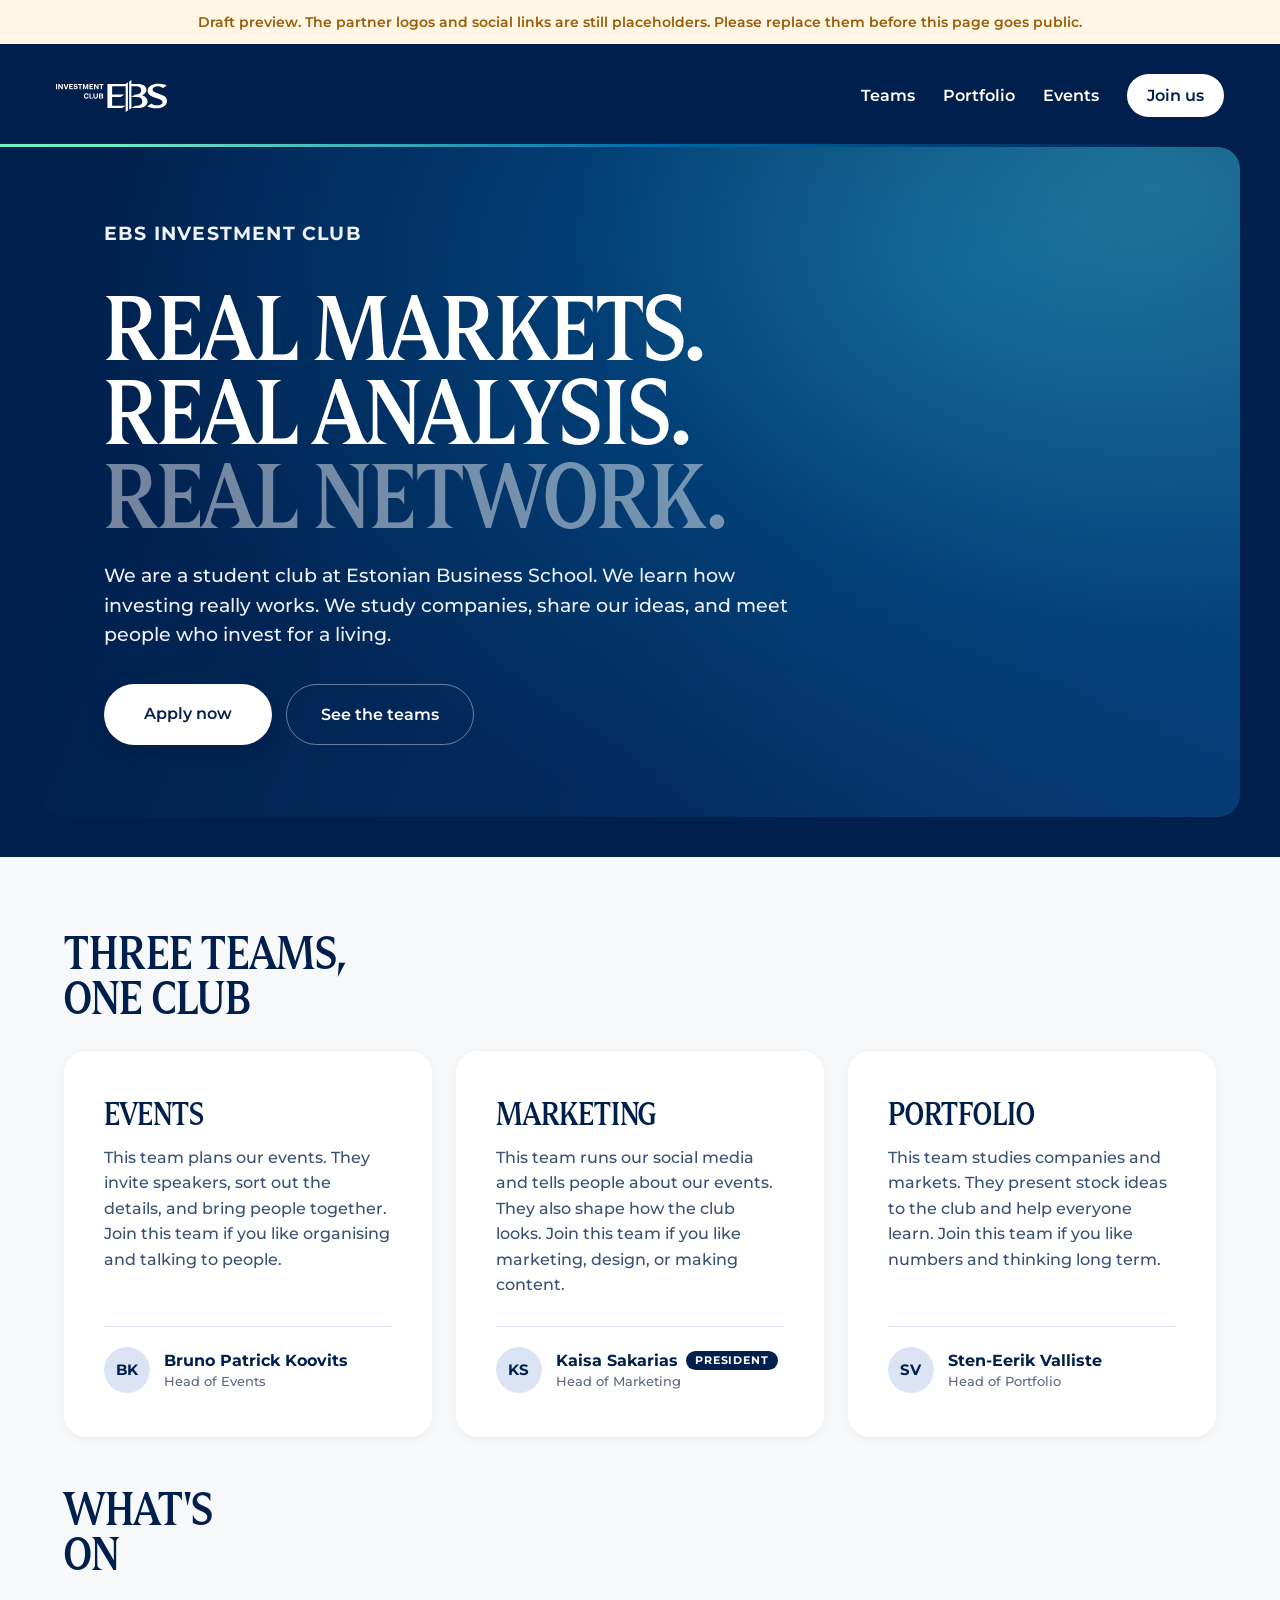
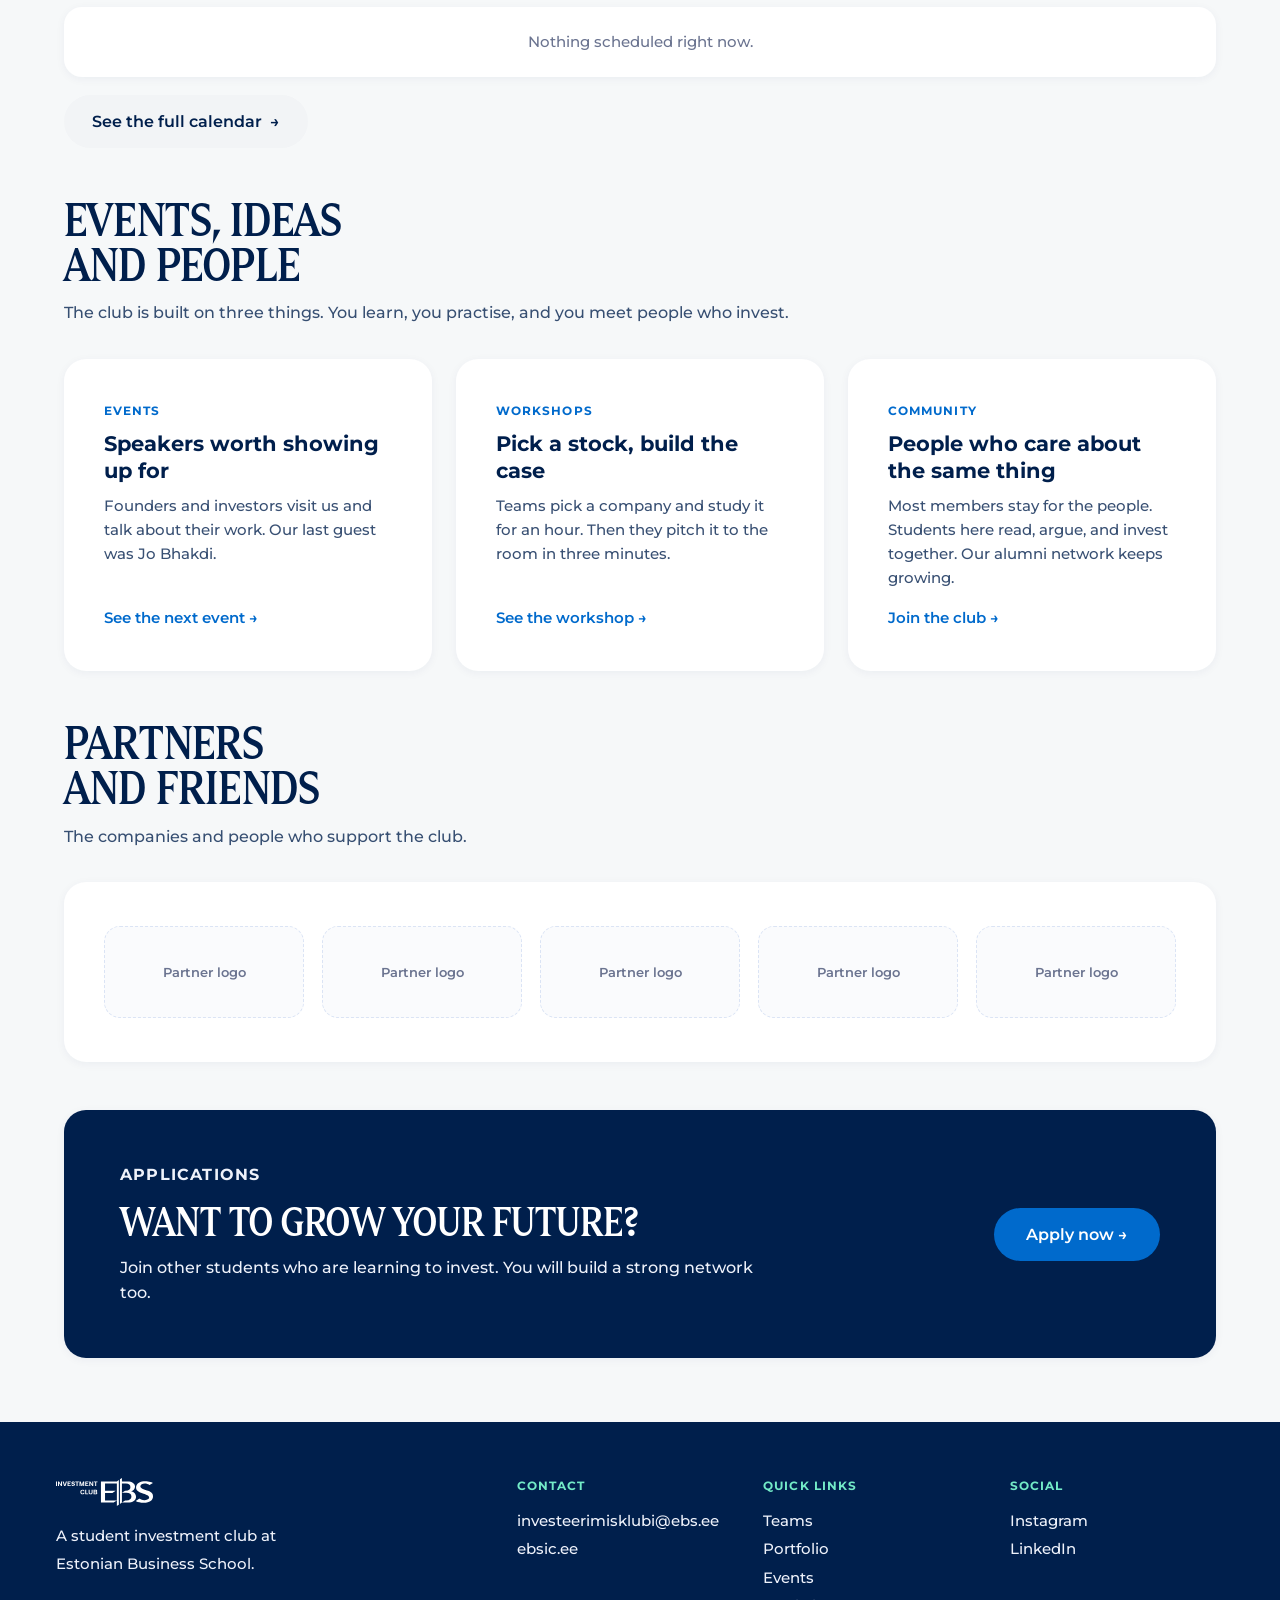
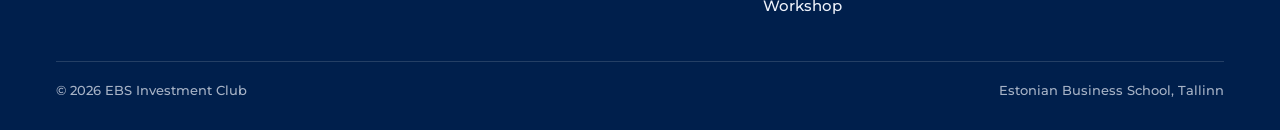
==== commit 21fff396: "Trim four lines of filler copy Co-Authored-By: Claude Opus 5 <noreply@anthropic.com>" ====
--- a/index.html
+++ b/index.html
@@ -41,6 +41,8 @@
     --ebs-mint:#73ebc7; --ebs-blue-mid:#006aac;
     --ebs-mint-tint:#ebfffa; --ebs-blue-tint:#d1e6fa;
     --footer-email:#D9F9F7;
+    --draft:#9A5C06;
+    --draft-bg:#FFF6E6;
   }
 
   *{ box-sizing:border-box; }
@@ -54,6 +56,17 @@
   .skip-link{ position:absolute; left:-9999px; top:12px; background:#fff; color:var(--navy); font-size:14px; font-weight:600; padding:12px 20px; border-radius:999px; z-index:50; }
   .skip-link:focus{ left:24px; }
 
+  /* ---- Draft banner: delete this block and the .draft-note element ---- */
+  .draft-note{
+    background:var(--draft-bg);
+    color:var(--draft);
+    font-size:13.5px;
+    font-weight:600;
+    line-height:1.5;
+    padding:12px 24px;
+    text-align:center;
+  }
+  .draft-note code{ font-size:12.5px; background:rgba(154,92,6,.12); padding:2px 6px; border-radius:4px; }
 
   /* ---- Top bar ---- */
   .topbar{ display:flex; align-items:center; justify-content:space-between; gap:24px; padding:30px 56px; }
@@ -323,6 +336,12 @@
 <a class="skip-link" href="#main">Skip to content</a>
 
 <div class="page">
+
+  <!-- DRAFT ONLY — delete this element and the .draft-note CSS block before publishing. -->
+  <div class="draft-note">
+    Draft preview. The partner logos and social links are still placeholders. Please replace
+    them before this page goes public.
+  </div>
 
   <header class="topbar">
     <a class="logo-link" href="https://ebsic.ee/">
@@ -440,6 +459,23 @@
       </div>
     </section>
 
+    <!-- ---------- Partners ---------- -->
+    <section class="band">
+      <div class="band-head">
+        <h2>Partners<br>and friends</h2>
+        <p>The companies and people who support the club.</p>
+      </div>
+      <div class="card">
+        <div class="partner-strip">
+          <div class="partner-slot">Partner logo</div>
+          <div class="partner-slot">Partner logo</div>
+          <div class="partner-slot">Partner logo</div>
+          <div class="partner-slot">Partner logo</div>
+          <div class="partner-slot">Partner logo</div>
+        </div>
+      </div>
+    </section>
+
   </main>
 
   <!-- ---------- CTA ---------- -->
@@ -475,7 +511,15 @@
           <li><a href="events/">Events</a></li>
           <li><a href="https://ebsic.ee/workshop/">Workshop</a></li>
         </ul>
-      </div>    </div>
+      </div>
+      <div>
+        <h4>Social</h4>
+        <ul>
+          <li><a href="#" data-placeholder>Instagram</a></li>
+          <li><a href="#" data-placeholder>LinkedIn</a></li>
+        </ul>
+      </div>
+    </div>
     <div class="footer-bottom">
       <span>&copy; <span id="year">2026</span> EBS Investment Club</span>
       <span>Estonian Business School, Tallinn</span>
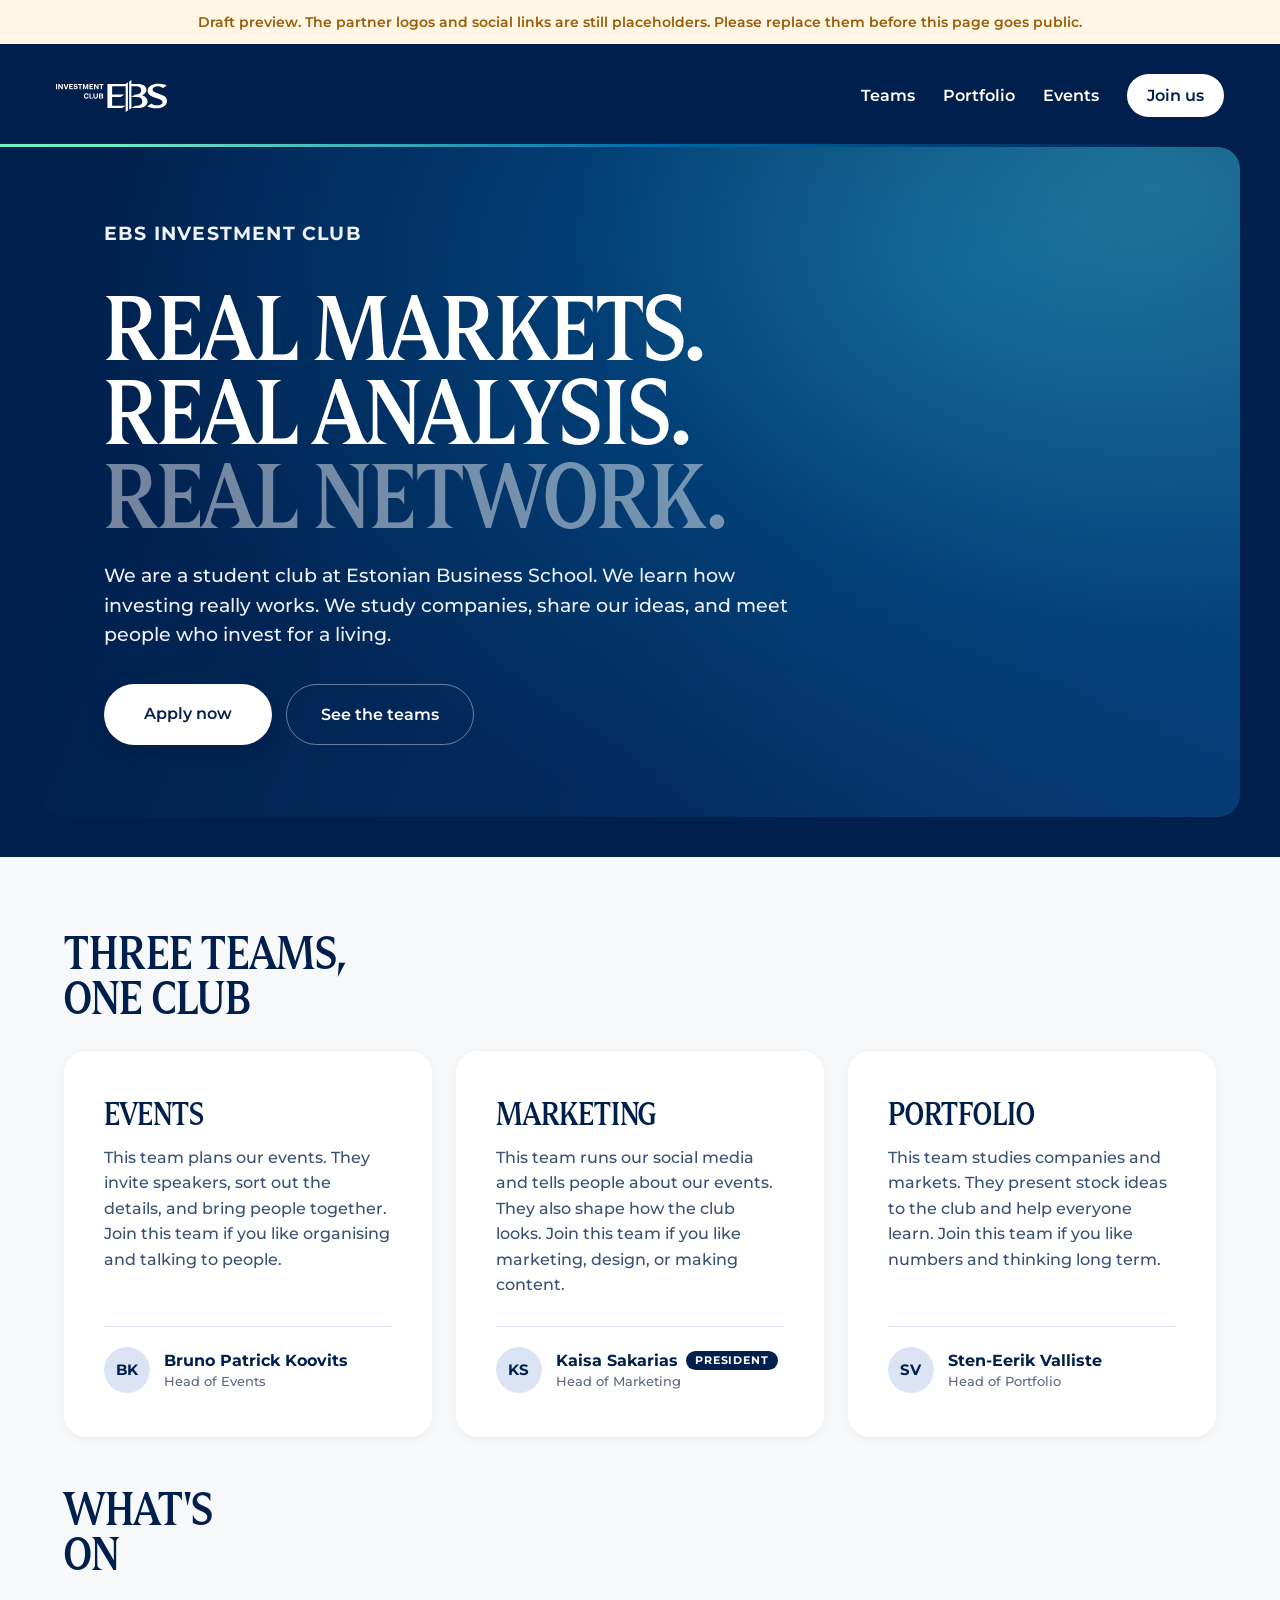
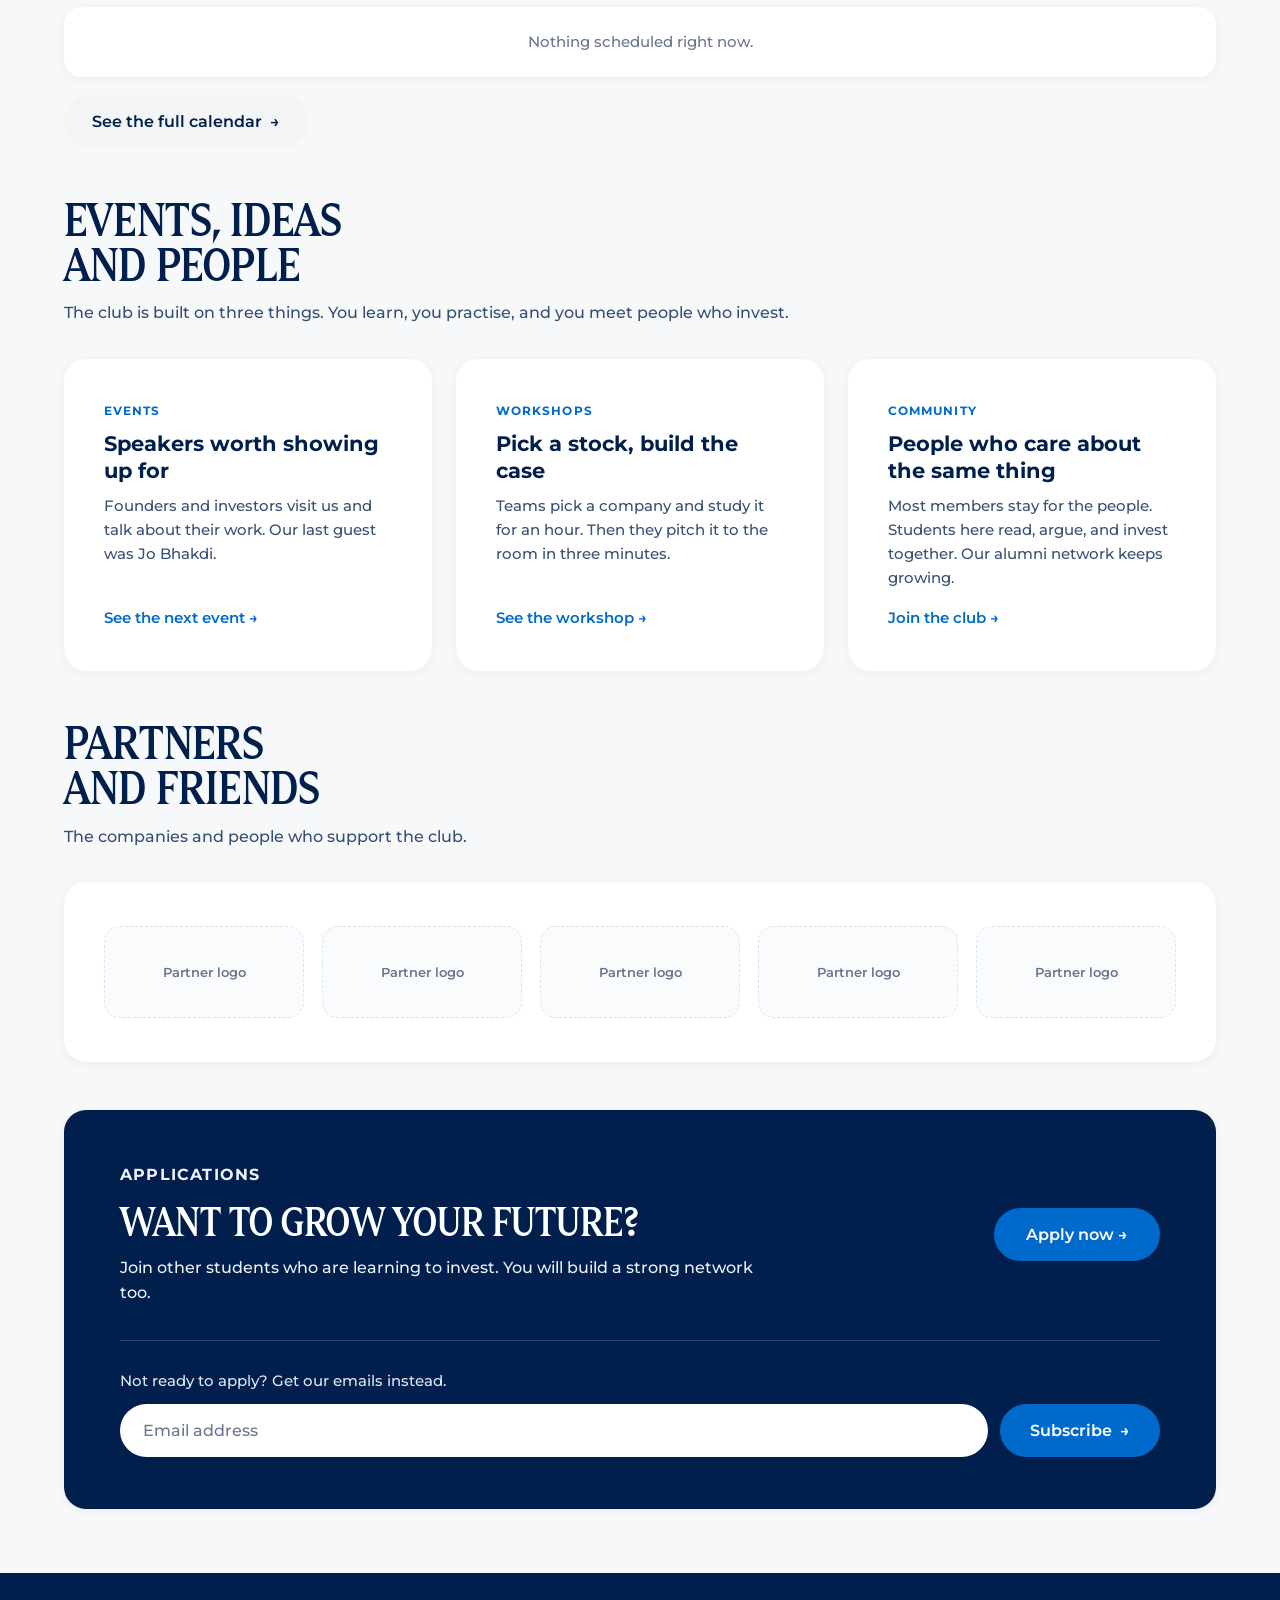
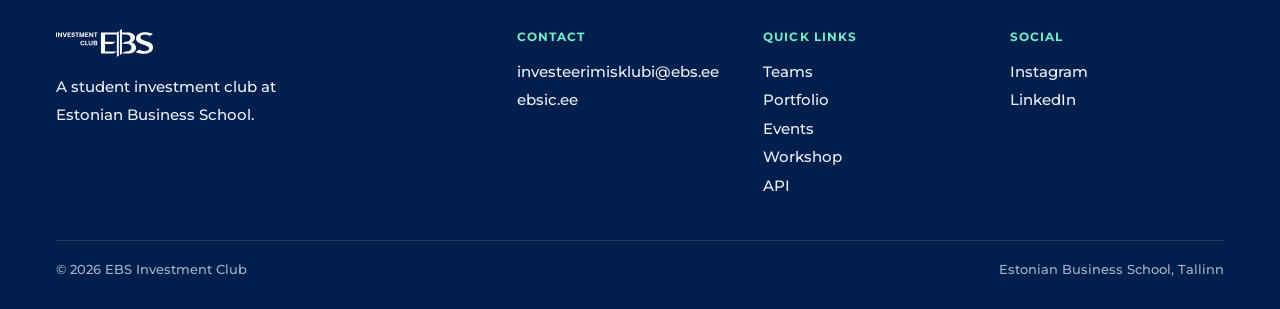
==== commit 384236b6: "Add newsletter signup to the apply CTA, and publish events/portfolio APIs The home page now carries " ====
--- a/index.html
+++ b/index.html
@@ -268,13 +268,42 @@
   /* ---- CTA band ---- */
   .cta-band{ background:var(--paper); padding:0 64px 64px; }
   .cta-inner{
-    background:var(--navy); border-radius:22px; padding:52px 56px; display:flex; align-items:center;
-    justify-content:space-between; gap:32px; flex-wrap:wrap; box-shadow:0 2px 10px rgba(16,38,90,.05);
+    background:var(--navy); border-radius:22px; padding:52px 56px; display:flex;
+    flex-direction:column; gap:34px; box-shadow:0 2px 10px rgba(16,38,90,.05);
+  }
+  .cta-row{
+    display:flex; align-items:center; justify-content:space-between; gap:32px; flex-wrap:wrap;
   }
   .cta-text{ max-width:640px; }
   .cta-eyebrow{ font-size:13px; font-weight:700; letter-spacing:1.2px; text-transform:uppercase; color:var(--sky); margin:0 0 10px; }
   .cta-inner h2{ font-family:"Zin Display Cond",Georgia,serif; font-weight:500; font-size:38px; text-transform:uppercase; color:#fff; margin:0 0 12px; }
   .cta-inner p{ font-size:16px; line-height:1.6; color:#eef2fb; }
+
+  /* Newsletter, under the apply button on the same navy card. Mint is
+     11.1:1 on navy, so it is safe for the success line here. */
+  .newsletter{ position:relative; border-top:1px solid rgba(255,255,255,.16); padding-top:30px; }
+  .newsletter-copy{ display:block; font-size:15px; color:#dfe6f5; margin:0 0 14px; }
+  .newsletter-row{ display:flex; gap:12px; flex-wrap:wrap; }
+  .newsletter-honeypot{
+    position:absolute; width:1px; height:1px; padding:0; margin:-1px;
+    overflow:hidden; clip:rect(0 0 0 0); white-space:nowrap; border:0;
+  }
+  .newsletter-input{
+    flex:1 1 300px; min-width:0; background:#fff; color:var(--navy); border:1px solid transparent;
+    border-radius:999px; padding:16px 22px; font-family:inherit; font-size:16px;
+  }
+  .newsletter-input::placeholder{ color:var(--muted); }
+  .newsletter-join{
+    display:inline-flex; align-items:center; gap:8px; background:var(--accent); color:#fff;
+    font-family:inherit; font-size:16px; font-weight:600; padding:16px 30px; border:none;
+    border-radius:999px; cursor:pointer; white-space:nowrap;
+    transition:background .18s ease, transform .18s ease;
+  }
+  .newsletter-join:hover{ background:var(--accent-hover); transform:translateY(-1px); }
+  .newsletter-join:disabled{ opacity:.65; cursor:default; transform:none; }
+  .newsletter-status{ margin:14px 0 0; font-size:14px; color:#dfe6f5; }
+  .newsletter-status[data-kind="ok"]{ color:var(--sky); }
+  .newsletter-status[data-kind="error"]{ color:#FFC9C9; }
 
   /* ---- Footer ---- */
   .footer{ background:var(--navy); padding:56px 56px 32px; }
@@ -316,6 +345,7 @@
     .hero h1{ font-size:38px; }
     .hero p{ font-size:16px; }
     .btn-apply, .btn-ghost, .btn-cta, .btn-team{ width:100%; text-align:center; justify-content:center; }
+    .newsletter-input, .newsletter-join{ flex:1 1 100%; width:100%; justify-content:center; }
     .band, .cta-band{ padding-left:16px; padding-right:16px; }
     .band{ padding-top:40px; padding-bottom:32px; }
     .band-head h2{ font-size:32px; }
@@ -327,7 +357,8 @@
   }
   @media (prefers-reduced-motion: reduce){
     *{ transition:none !important; }
-    .btn-apply:hover, .btn-cta:hover, .btn-team:hover, .teaser:hover{ transform:none; }
+    .btn-apply:hover, .btn-cta:hover, .btn-team:hover, .teaser:hover,
+    .newsletter-join:hover{ transform:none; }
   }
 </style>
 </head>
@@ -481,12 +512,26 @@
   <!-- ---------- CTA ---------- -->
   <section class="cta-band">
     <div class="cta-inner">
-      <div class="cta-text">
-        <p class="cta-eyebrow">Applications</p>
-        <h2>Want to grow your future?</h2>
-        <p>Join other students who are learning to invest. You will build a strong network too.</p>
-      </div>
-      <a class="btn-cta" href="https://forms.cloud.microsoft/e/5nPxMLS6NB" target="_blank" rel="noreferrer">Apply now &#8594;</a>
+      <div class="cta-row">
+        <div class="cta-text">
+          <p class="cta-eyebrow">Applications</p>
+          <h2>Want to grow your future?</h2>
+          <p>Join other students who are learning to invest. You will build a strong network too.</p>
+        </div>
+        <a class="btn-cta" href="https://forms.cloud.microsoft/e/5nPxMLS6NB" target="_blank" rel="noreferrer">Apply now &#8594;</a>
+      </div>
+
+      <!-- Newsletter. The ids and class names are the ones app.js binds to,
+           so this form posts to Supabase exactly as the one on /jobhakdi/. -->
+      <form class="newsletter" id="newsletter-form">
+        <label class="newsletter-copy" for="newsletter-email">Not ready to apply? Get our emails instead.</label>
+        <div class="newsletter-row">
+          <input type="text" name="website" class="newsletter-honeypot" tabindex="-1" autocomplete="off" aria-hidden="true">
+          <input id="newsletter-email" class="newsletter-input" type="email" name="email" required autocomplete="email" placeholder="Email address" inputmode="email">
+          <button class="newsletter-join" type="submit">Subscribe <span aria-hidden="true">&#8594;</span></button>
+        </div>
+        <p class="newsletter-status" id="newsletter-status" role="status" hidden></p>
+      </form>
     </div>
   </section>
 
@@ -510,6 +555,7 @@
           <li><a href="portfolio/">Portfolio</a></li>
           <li><a href="events/">Events</a></li>
           <li><a href="https://ebsic.ee/workshop/">Workshop</a></li>
+          <li><a href="api/">API</a></li>
         </ul>
       </div>
       <div>
@@ -600,5 +646,10 @@
 })();
 </script>
 
+<!-- Shared with the rest of ebsic.ee: config.js holds the form and Supabase
+     urls, app.js runs the newsletter submit. -->
+<script src="config.js"></script>
+<script src="app.js"></script>
+
 </body>
 </html>
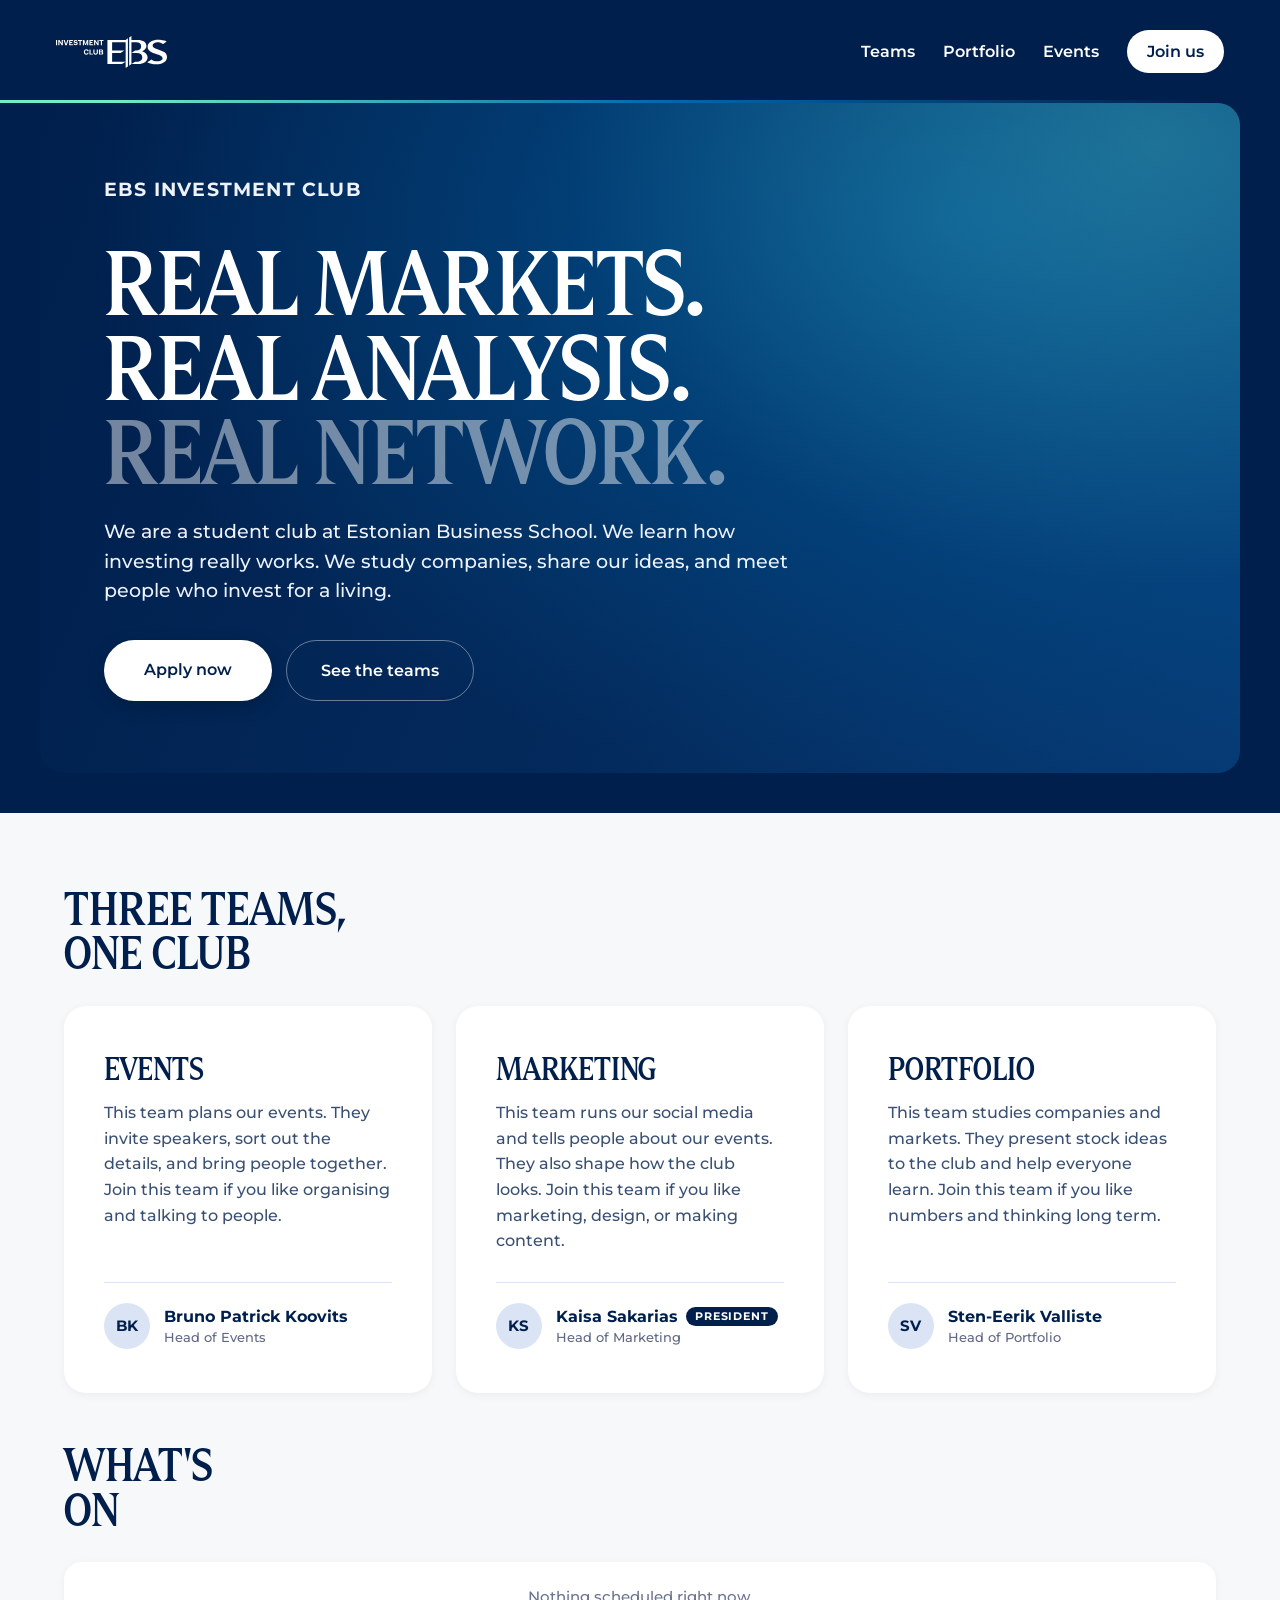
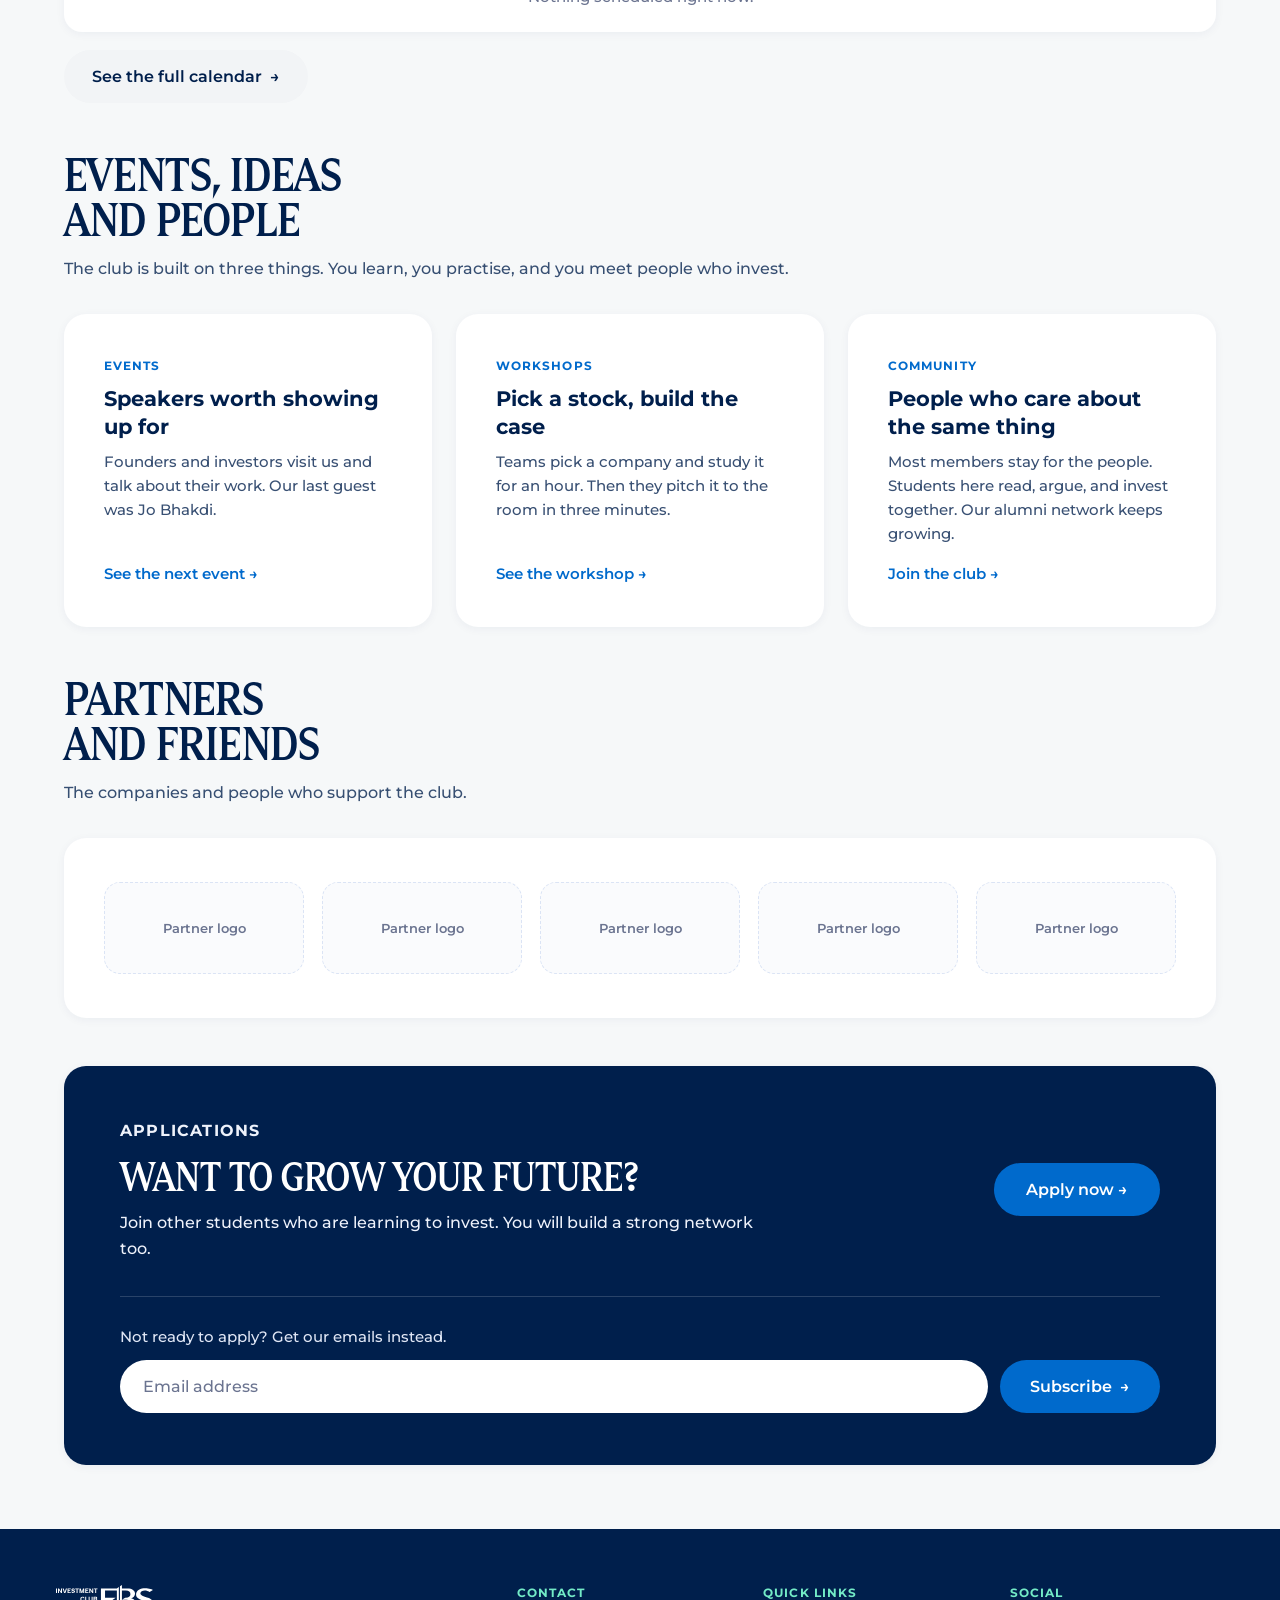
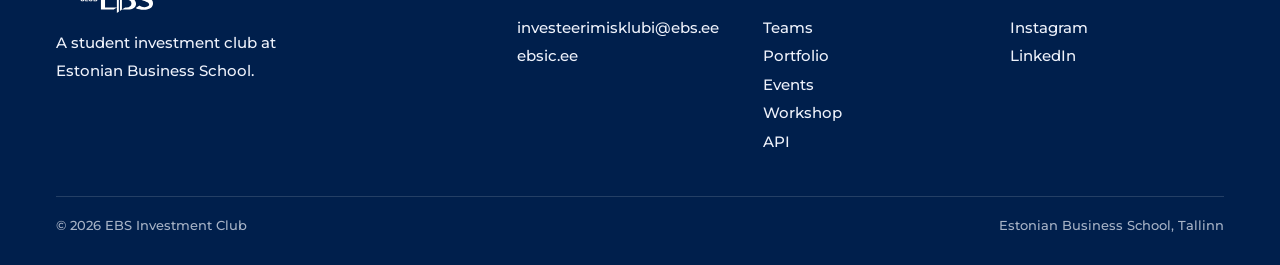
==== commit a941f9e6: "Add the newsletter signup and publish the events and portfolio APIs Brings the club site up to date " ====
--- a/index.html
+++ b/index.html
@@ -56,17 +56,6 @@
   .skip-link{ position:absolute; left:-9999px; top:12px; background:#fff; color:var(--navy); font-size:14px; font-weight:600; padding:12px 20px; border-radius:999px; z-index:50; }
   .skip-link:focus{ left:24px; }
 
-  /* ---- Draft banner: delete this block and the .draft-note element ---- */
-  .draft-note{
-    background:var(--draft-bg);
-    color:var(--draft);
-    font-size:13.5px;
-    font-weight:600;
-    line-height:1.5;
-    padding:12px 24px;
-    text-align:center;
-  }
-  .draft-note code{ font-size:12.5px; background:rgba(154,92,6,.12); padding:2px 6px; border-radius:4px; }
 
   /* ---- Top bar ---- */
   .topbar{ display:flex; align-items:center; justify-content:space-between; gap:24px; padding:30px 56px; }
@@ -368,11 +357,6 @@
 
 <div class="page">
 
-  <!-- DRAFT ONLY — delete this element and the .draft-note CSS block before publishing. -->
-  <div class="draft-note">
-    Draft preview. The partner logos and social links are still placeholders. Please replace
-    them before this page goes public.
-  </div>
 
   <header class="topbar">
     <a class="logo-link" href="https://ebsic.ee/">
